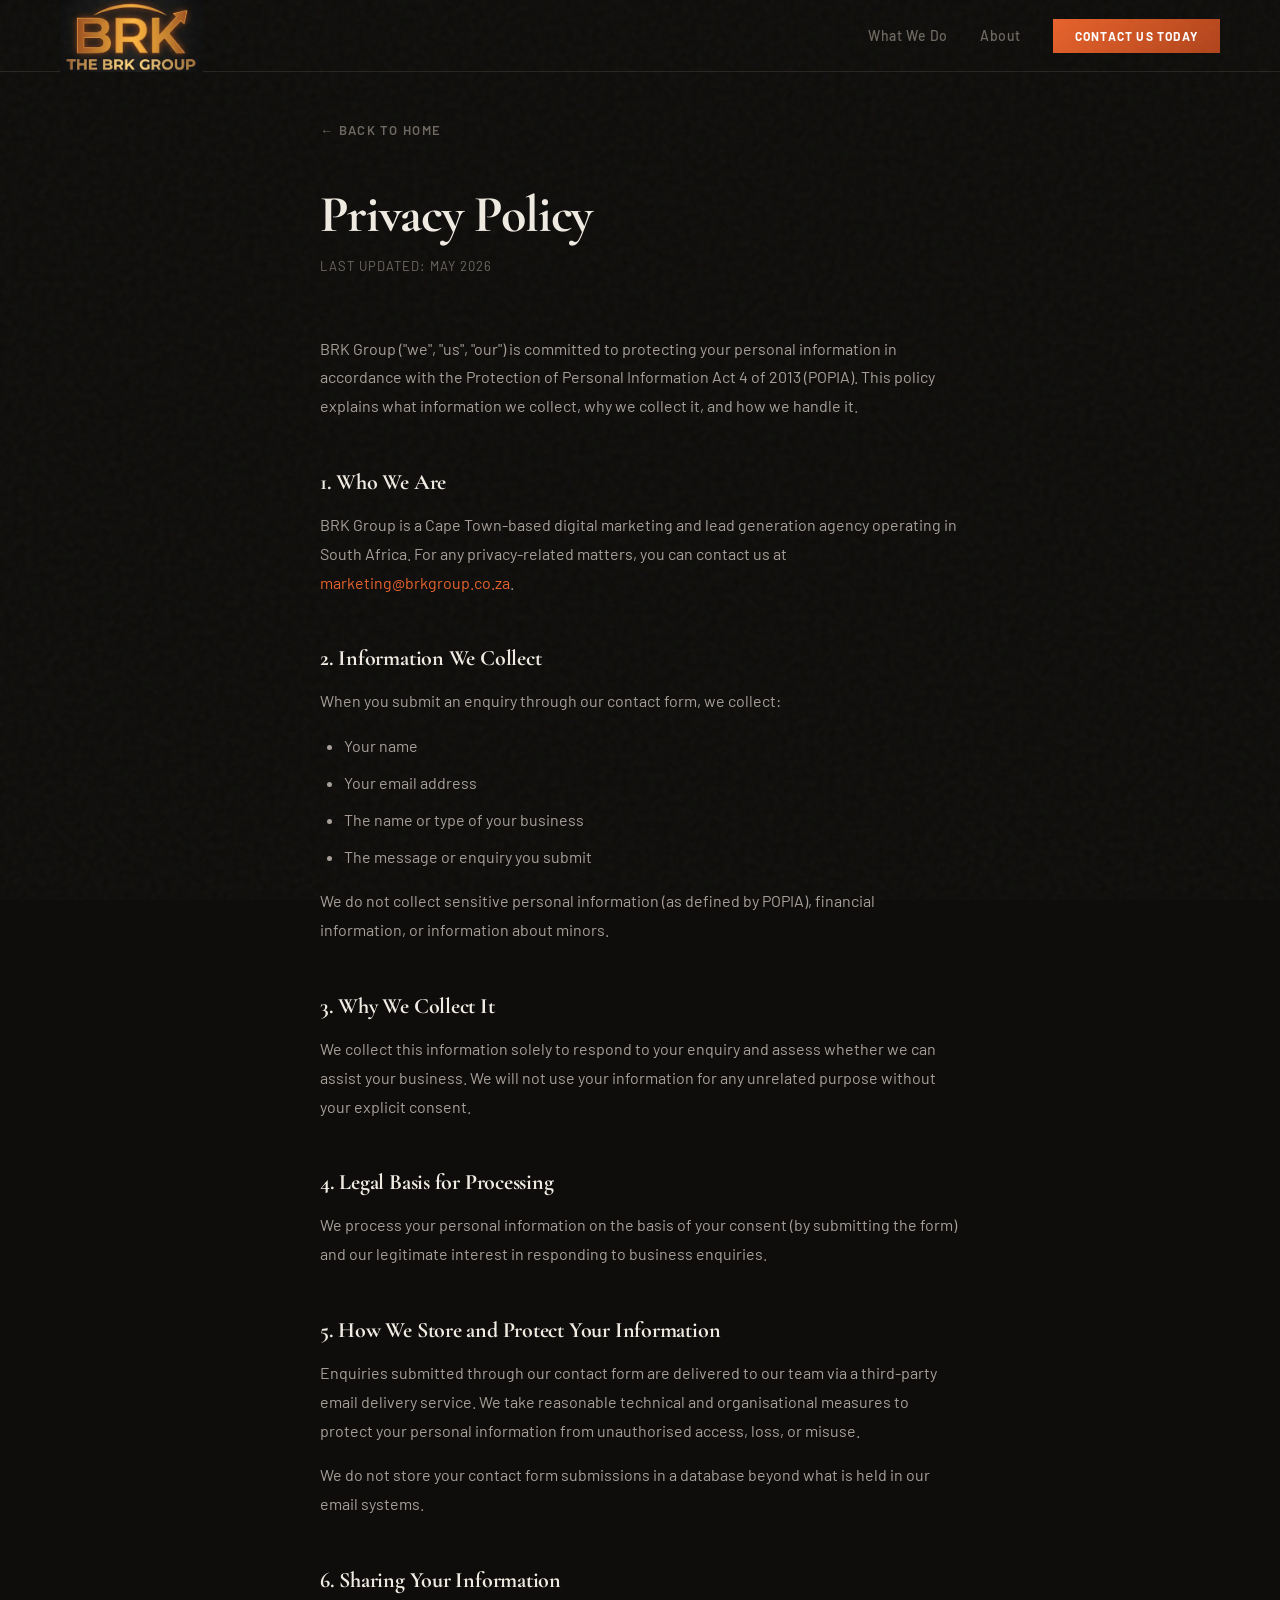
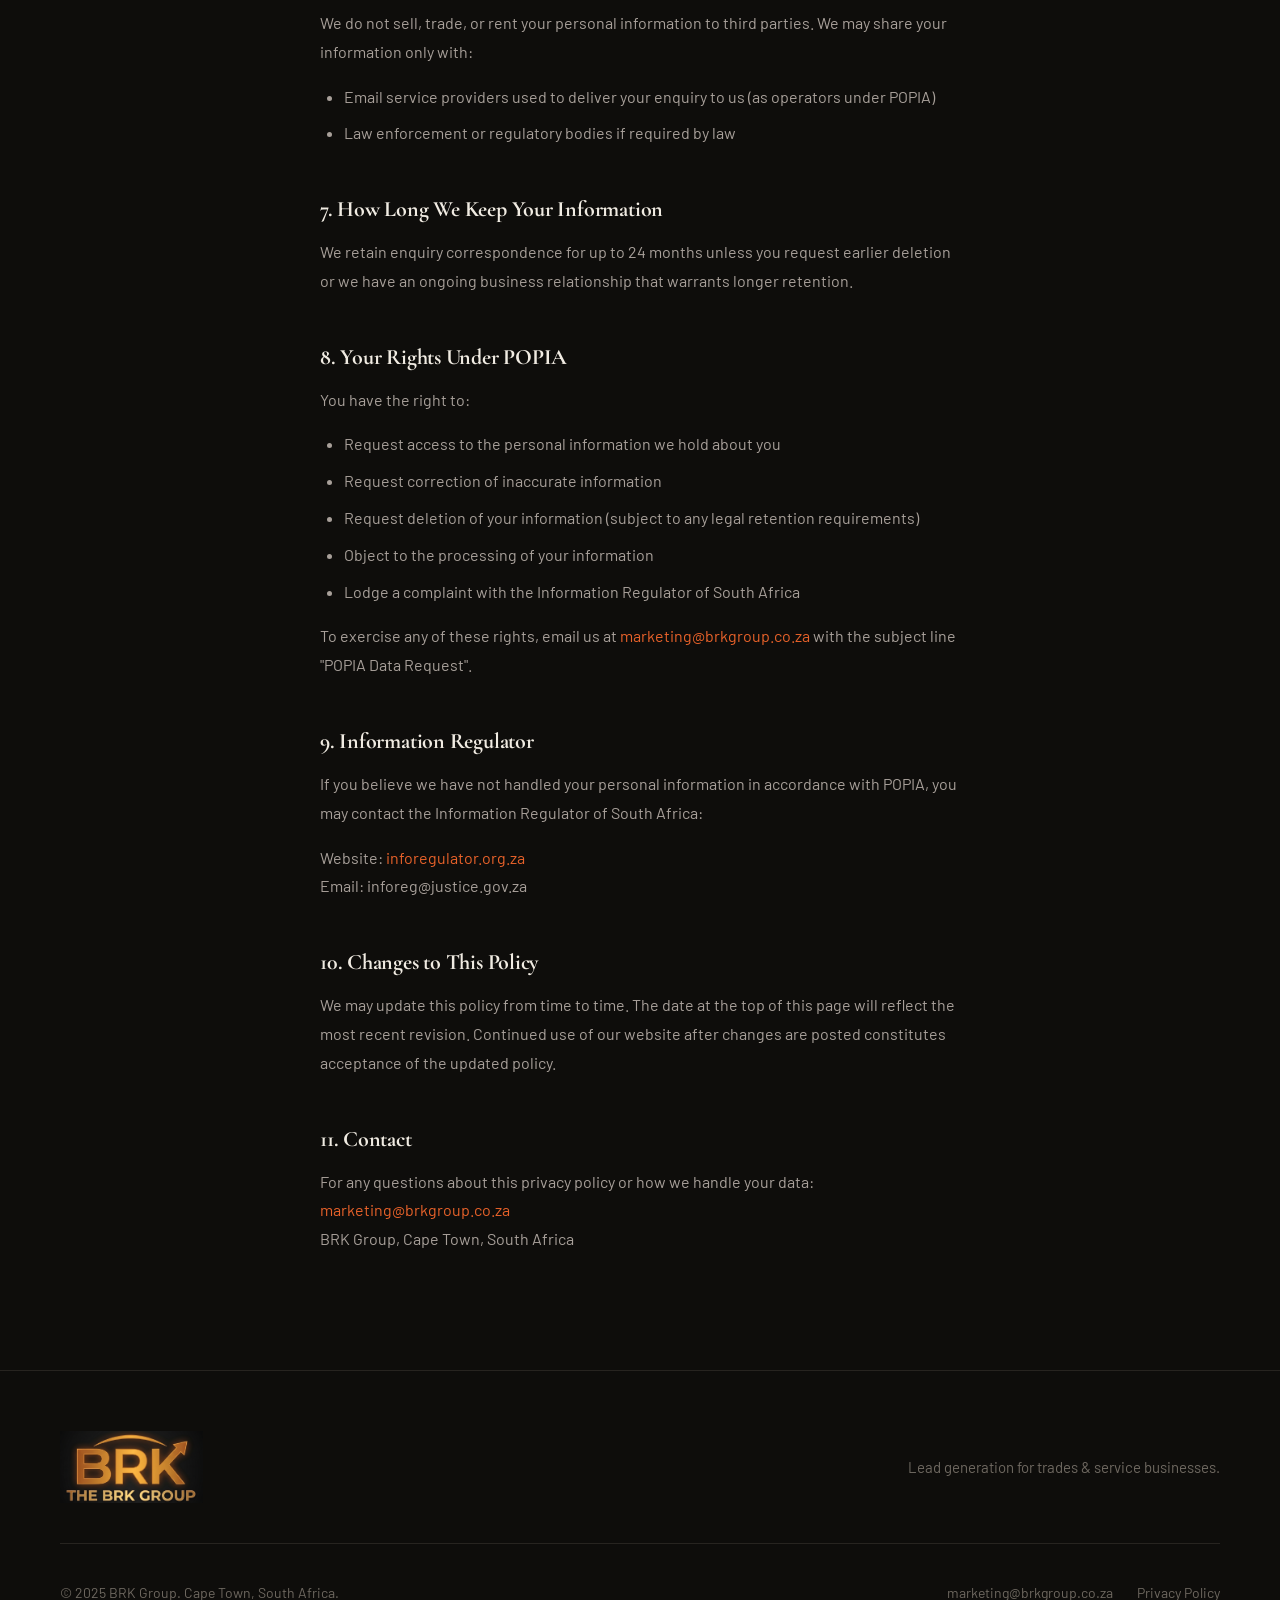
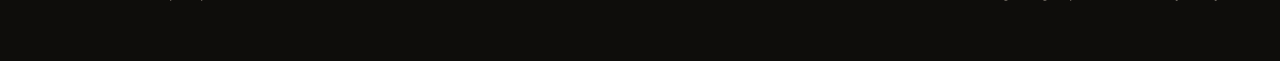
==== privacy.html @ 443cfe22 "Pre-launch improvements: SEO, performance, forms, compliance - Hero image: 7MB PNG → 79KB WebP (99% " ====
<!DOCTYPE html>
<html lang="en">
<head>
  <meta charset="UTF-8">
  <meta name="viewport" content="width=device-width, initial-scale=1.0">
  <meta name="description" content="BRK Group Privacy Policy — how we collect, use, and protect your personal information in accordance with POPIA.">
  <title>Privacy Policy | BRK Group</title>
  <meta name="robots" content="noindex, follow">
  <link rel="icon" href="Images/Branding/brkg.svg" type="image/svg+xml">
  <link rel="icon" href="Images/Branding/edited logo simplified.png" type="image/png">

  <link rel="preconnect" href="https://fonts.googleapis.com">
  <link rel="preconnect" href="https://fonts.gstatic.com" crossorigin>
  <link href="https://fonts.googleapis.com/css2?family=Cormorant+Garamond:ital,wght@0,400;0,500;0,700;1,400;1,500;1,700&family=Barlow+Condensed:wght@800;900&family=Barlow:wght@400;500;600;700&display=swap" rel="stylesheet">

  <link rel="stylesheet" href="css/styles.css">
  <style>
    .privacy-wrap {
      max-width: 760px;
      margin: 0 auto;
      padding: 120px 60px 100px;
    }

    .privacy-wrap h1 {
      font-family: var(--font-serif);
      font-size: clamp(34px, 5vw, 52px);
      font-weight: 700;
      color: var(--cream);
      letter-spacing: -0.02em;
      line-height: 1.1;
      margin-bottom: 12px;
    }

    .privacy-wrap .last-updated {
      font-family: var(--font-sans);
      font-size: 13px;
      color: var(--muted);
      letter-spacing: 0.08em;
      text-transform: uppercase;
      margin-bottom: 56px;
    }

    .privacy-wrap h2 {
      font-family: var(--font-serif);
      font-size: 22px;
      font-weight: 700;
      color: var(--cream);
      margin-top: 48px;
      margin-bottom: 16px;
      letter-spacing: -0.01em;
    }

    .privacy-wrap p,
    .privacy-wrap li {
      font-family: var(--font-sans);
      font-size: 16px;
      color: var(--text);
      line-height: 1.8;
      margin-bottom: 16px;
    }

    .privacy-wrap ul {
      padding-left: 24px;
      margin-bottom: 16px;
    }

    .privacy-wrap li {
      margin-bottom: 8px;
    }

    .privacy-wrap a {
      color: var(--orange);
      transition: opacity 0.2s ease;
    }

    .privacy-wrap a:hover {
      opacity: 0.8;
    }

    .privacy-wrap .back-link {
      display: inline-flex;
      align-items: center;
      gap: 8px;
      font-family: var(--font-sans);
      font-size: 13px;
      font-weight: 600;
      letter-spacing: 0.1em;
      text-transform: uppercase;
      color: var(--muted);
      margin-bottom: 48px;
      transition: color 0.3s ease;
    }

    .privacy-wrap .back-link:hover {
      color: var(--cream);
    }

    @media (max-width: 768px) {
      .privacy-wrap {
        padding: 100px 20px 80px;
      }
    }

    @media (max-width: 480px) {
      .privacy-wrap {
        padding: 96px 16px 64px;
      }
    }
  </style>
</head>
<body>

  <nav class="nav">
    <a href="/" class="logo">
      <img src="Images/Branding/edited logo simplified.png" alt="BRK Group" class="logo-img">
    </a>
    <ul class="nav-links">
      <li><a href="/#services">What We Do</a></li>
      <li><a href="/#about">About</a></li>
      <li><a href="/#contact" class="nav-cta">Contact Us Today</a></li>
    </ul>
    <button class="nav-toggle" aria-label="Toggle menu">
      <span></span>
      <span></span>
      <span></span>
    </button>
  </nav>

  <div class="mobile-menu">
    <ul>
      <li><a href="/#services">What We Do</a></li>
      <li><a href="/#about">About</a></li>
      <li><a href="/#contact" class="nav-cta">Contact Us Today</a></li>
    </ul>
  </div>

  <div class="privacy-wrap">
    <a href="/" class="back-link">← Back to home</a>

    <h1>Privacy Policy</h1>
    <p class="last-updated">Last updated: May 2026</p>

    <p>BRK Group ("we", "us", "our") is committed to protecting your personal information in accordance with the Protection of Personal Information Act 4 of 2013 (POPIA). This policy explains what information we collect, why we collect it, and how we handle it.</p>

    <h2>1. Who We Are</h2>
    <p>BRK Group is a Cape Town-based digital marketing and lead generation agency operating in South Africa. For any privacy-related matters, you can contact us at <a href="mailto:marketing@brkgroup.co.za">marketing@brkgroup.co.za</a>.</p>

    <h2>2. Information We Collect</h2>
    <p>When you submit an enquiry through our contact form, we collect:</p>
    <ul>
      <li>Your name</li>
      <li>Your email address</li>
      <li>The name or type of your business</li>
      <li>The message or enquiry you submit</li>
    </ul>
    <p>We do not collect sensitive personal information (as defined by POPIA), financial information, or information about minors.</p>

    <h2>3. Why We Collect It</h2>
    <p>We collect this information solely to respond to your enquiry and assess whether we can assist your business. We will not use your information for any unrelated purpose without your explicit consent.</p>

    <h2>4. Legal Basis for Processing</h2>
    <p>We process your personal information on the basis of your consent (by submitting the form) and our legitimate interest in responding to business enquiries.</p>

    <h2>5. How We Store and Protect Your Information</h2>
    <p>Enquiries submitted through our contact form are delivered to our team via a third-party email delivery service. We take reasonable technical and organisational measures to protect your personal information from unauthorised access, loss, or misuse.</p>
    <p>We do not store your contact form submissions in a database beyond what is held in our email systems.</p>

    <h2>6. Sharing Your Information</h2>
    <p>We do not sell, trade, or rent your personal information to third parties. We may share your information only with:</p>
    <ul>
      <li>Email service providers used to deliver your enquiry to us (as operators under POPIA)</li>
      <li>Law enforcement or regulatory bodies if required by law</li>
    </ul>

    <h2>7. How Long We Keep Your Information</h2>
    <p>We retain enquiry correspondence for up to 24 months unless you request earlier deletion or we have an ongoing business relationship that warrants longer retention.</p>

    <h2>8. Your Rights Under POPIA</h2>
    <p>You have the right to:</p>
    <ul>
      <li>Request access to the personal information we hold about you</li>
      <li>Request correction of inaccurate information</li>
      <li>Request deletion of your information (subject to any legal retention requirements)</li>
      <li>Object to the processing of your information</li>
      <li>Lodge a complaint with the Information Regulator of South Africa</li>
    </ul>
    <p>To exercise any of these rights, email us at <a href="mailto:marketing@brkgroup.co.za">marketing@brkgroup.co.za</a> with the subject line "POPIA Data Request".</p>

    <h2>9. Information Regulator</h2>
    <p>If you believe we have not handled your personal information in accordance with POPIA, you may contact the Information Regulator of South Africa:</p>
    <p>Website: <a href="https://inforegulator.org.za" target="_blank" rel="noopener">inforegulator.org.za</a><br>
    Email: inforeg@justice.gov.za</p>

    <h2>10. Changes to This Policy</h2>
    <p>We may update this policy from time to time. The date at the top of this page will reflect the most recent revision. Continued use of our website after changes are posted constitutes acceptance of the updated policy.</p>

    <h2>11. Contact</h2>
    <p>For any questions about this privacy policy or how we handle your data:<br>
    <a href="mailto:marketing@brkgroup.co.za">marketing@brkgroup.co.za</a><br>
    BRK Group, Cape Town, South Africa</p>
  </div>

  <footer class="footer">
    <div class="footer-content">
      <a href="/" class="logo">
        <img src="Images/Branding/edited logo simplified.png" alt="BRK Group" class="logo-img">
      </a>
      <p class="footer-tagline">Lead generation for trades & service businesses.</p>
    </div>
    <div class="footer-bottom">
      <p>&copy; <span id="copyright-year">2025</span> BRK Group. Cape Town, South Africa.</p>
      <div class="footer-links">
        <a href="mailto:marketing@brkgroup.co.za">marketing@brkgroup.co.za</a>
        <a href="privacy.html">Privacy Policy</a>
      </div>
    </div>
  </footer>

  <script defer src="js/main.js"></script>
</body>
</html>
---- css/styles.css ----
/* ============================================
   BRK Group — Styles
   ============================================ */

/* Reset & Base */
*, *::before, *::after {
  box-sizing: border-box;
  margin: 0;
  padding: 0;
}

:root {
  --black: #0e0d0b;
  --card: #1a1815;
  --border: #272420;
  --orange: #e8622a;
  --cream: #f0ebe2;
  --muted: #6e6860;
  --text: #a8a09a;

  /* New Gradients */
  --grad-dark: radial-gradient(circle at top left, #1a1815, #0e0d0b);
  --grad-card: linear-gradient(145deg, #1a1815, #141311);
  --grad-orange: linear-gradient(135deg, #e8622a, #b0431a);

  --font-serif: 'Cormorant Garamond', Georgia, serif;
  --font-sans: 'Barlow', sans-serif;
  --font-condensed: 'Barlow Condensed', sans-serif;
}

html {
  scroll-behavior: smooth;
}

body {
  background: var(--black);
  color: var(--cream);
  font-family: var(--font-serif);
  -webkit-font-smoothing: antialiased;
  -moz-osx-font-smoothing: grayscale;
  overflow-x: hidden;
  position: relative;
}

/* Texture Overlay */
body::after {
  content: "";
  position: fixed;
  top: 0;
  left: 0;
  width: 100%;
  height: 100%;
  pointer-events: none;
  opacity: 0.04;
  z-index: 9999;
  background-image: url("data:image/svg+xml,%3Csvg viewBox='0 0 200 200' xmlns='http://www.w3.org/2000/svg'%3E%3Cfilter id='noiseFilter'%3E%3CfeTurbulence type='fractalNoise' baseFrequency='0.65' numOctaves='3' stitchTiles='stitch'/%3E%3C/filter%3E%3Crect width='100%25' height='100%25' filter='url(%23noiseFilter)'/%3E%3C/svg%3E");
}

a {
  color: inherit;
  text-decoration: none;
}

img {
  max-width: 100%;
  height: auto;
}


/* ============================================
   Typography
   ============================================ */

.section-eyebrow {
  display: block;
  font-family: var(--font-sans);
  font-size: 12px;
  font-weight: 600;
  letter-spacing: 0.18em;
  text-transform: uppercase;
  color: var(--orange);
  margin-bottom: 16px;
}

.section-title {
  font-family: var(--font-serif);
  font-weight: 700;
  font-size: clamp(34px, 5vw, 48px);
  line-height: 1.1;
  letter-spacing: -0.02em;
  color: var(--cream);
  margin-bottom: 40px;
}

.section-title em {
  font-style: italic;
  color: var(--text);
}


/* ============================================
   Navigation
   ============================================ */

.nav {
  position: fixed;
  top: 0;
  left: 0;
  right: 0;
  z-index: 100;
  display: flex;
  justify-content: space-between;
  align-items: center;
  padding: 0 60px;
  height: 72px;
  background: var(--black);
  border-bottom: 1px solid var(--border);
}

.logo {
  display: flex;
  align-items: center;
  gap: 12px;
}

.logo-icon-placeholder {
  width: 36px;
  height: 36px;
  background: var(--orange);
  color: var(--black);
  font-family: var(--font-condensed);
  font-weight: 900;
  font-size: 22px;
  display: flex;
  align-items: center;
  justify-content: center;
}

.logo-img {
  height: 72px;
  width: auto;
}

.logo-text {
  display: flex;
  flex-direction: column;
  line-height: 1;
}

.logo-brk {
  font-family: var(--font-condensed);
  font-weight: 800;
  font-size: 20px;
  letter-spacing: 0.02em;
  color: var(--cream);
}

.logo-group {
  font-family: var(--font-condensed);
  font-weight: 800;
  font-size: 9px;
  letter-spacing: 0.2em;
  color: var(--cream);
  text-transform: uppercase;
}

.nav-links {
  list-style: none;
  display: flex;
  gap: 32px;
  align-items: center;
}

.nav-links a {
  color: var(--muted);
  font-family: var(--font-sans);
  font-size: 14px;
  font-weight: 500;
  letter-spacing: 0.04em;
  transition: color 0.3s ease;
}

.nav-links a:hover {
  color: var(--cream);
}

.nav-cta {
  background: var(--grad-orange);
  color: white !important;
  font-size: 12px !important;
  font-weight: 700 !important;
  letter-spacing: 0.1em !important;
  text-transform: uppercase;
  padding: 10px 22px !important;
  transition: background 0.3s ease;
}

.nav-cta:hover {
  background: #d4551f;
}

.nav-toggle {
  display: none;
  flex-direction: column;
  gap: 6px;
  background: none;
  border: none;
  cursor: pointer;
  padding: 8px;
}

.nav-toggle span {
  display: block;
  width: 24px;
  height: 2px;
  background: var(--cream);
  transition: all 0.3s ease;
}

.mobile-menu {
  position: fixed;
  top: 72px;
  left: 0;
  right: 0;
  background: var(--card);
  border-bottom: 1px solid var(--border);
  padding: 24px 60px;
  z-index: 99;
  opacity: 0;
  transform: translateY(-6px);
  pointer-events: none;
  transition: opacity 0.25s ease, transform 0.25s ease;
}

.mobile-menu.active {
  opacity: 1;
  transform: translateY(0);
  pointer-events: auto;
}

.mobile-menu ul {
  list-style: none;
  display: flex;
  flex-direction: column;
  gap: 20px;
}

.mobile-menu a {
  color: var(--cream);
  font-family: var(--font-sans);
  font-size: 17px;
  font-weight: 500;
}


/* ============================================
   Buttons
   ============================================ */

.btn {
  display: inline-block;
  font-family: var(--font-sans);
  font-size: 13px;
  font-weight: 700;
  letter-spacing: 0.1em;
  text-transform: uppercase;
  text-decoration: none;
  transition: all 0.3s ease;
  cursor: pointer;
  border: none;
}

.btn-primary {
  background: var(--grad-orange);
  color: white;
  padding: 14px 32px;
}

.btn-primary:hover {
  background: #d4551f;
}

.btn-ghost {
  color: var(--muted);
  padding: 14px 0;
  border-bottom: 1px solid var(--border);
}

.btn-ghost:hover {
  color: var(--cream);
  border-color: var(--muted);
}

.btn-white {
  background: white;
  color: var(--orange);
  padding: 14px 32px;
}

.btn-white:hover {
  background: var(--cream);
}

.btn-full {
  width: 100%;
  text-align: center;
}


/* ============================================
   Hero Section
   ============================================ */

.hero {
  min-height: 100vh;
  display: flex;
  align-items: center;
  padding: 120px 60px 80px;
  border-bottom: 1px solid var(--border);
}

.hero-content {
  max-width: 800px;
}

.hero-label {
  font-family: var(--font-sans);
  font-size: 12px;
  font-weight: 600;
  letter-spacing: 0.18em;
  text-transform: uppercase;
  color: var(--orange);
  margin-bottom: 32px;
  opacity: 0;
}

.hero-title {
  font-family: var(--font-serif);
  font-weight: 700;
  font-size: clamp(52px, 9vw, 90px);
  line-height: 1.02;
  letter-spacing: -0.02em;
  color: var(--cream);
  margin-bottom: 8px;
}

.hero-title .line {
  display: block;
  overflow: hidden;
  padding-bottom: 0.15em;
}

.hero-title .char {
  display: inline-block;
  transform-origin: bottom center;
}

.hero-title em {
  font-style: italic;
  color: var(--text);
}

.hero-title em .char {
  color: var(--text);
}

.hero-tagline {
  font-family: var(--font-sans);
  font-size: 13px;
  font-weight: 600;
  letter-spacing: 0.14em;
  text-transform: uppercase;
  color: var(--orange);
  margin-top: 24px;
  margin-bottom: 28px;
  opacity: 0;
}

.hero-description {
  font-family: var(--font-serif);
  font-size: 19px;
  color: var(--text);
  line-height: 1.75;
  max-width: 520px;
  margin-bottom: 44px;
  opacity: 0;
}

.hero-actions {
  display: flex;
  gap: 24px;
  align-items: center;
  flex-wrap: wrap;
  opacity: 0;
}


/* ============================================
   Sections
   ============================================ */

.section {
  padding: 100px 60px;
  border-bottom: 1px solid var(--border);
  background: var(--grad-dark);
}

.section-header {
  margin-bottom: 60px;
}


/* ============================================
   Pillars / Services
   ============================================ */

.pillars {
  display: grid;
  grid-template-columns: repeat(2, 1fr);
  gap: 1px;
  background: var(--border);
  border: 1px solid var(--border);
}

.pillar {
  background: var(--grad-card);
  padding: 52px 44px;
}

.pillar-num {
  display: block;
  font-family: var(--font-sans);
  font-size: 12px;
  font-weight: 700;
  letter-spacing: 0.14em;
  color: var(--orange);
  margin-bottom: 24px;
}

.pillar h3 {
  font-family: var(--font-serif);
  font-weight: 700;
  font-size: 24px;
  margin-bottom: 16px;
  color: var(--cream);
  letter-spacing: -0.01em;
}

.pillar p {
  font-family: var(--font-sans);
  font-size: 16px;
  font-weight: 400;
  color: var(--text);
  line-height: 1.7;
}


/* ============================================
   About Section
   ============================================ */

.about-grid {
  display: grid;
  grid-template-columns: 1fr;
  max-width: 720px;
  gap: 80px;
  align-items: start;
}

.about-content p {
  font-family: var(--font-sans);
  font-size: 17px;
  color: var(--text);
  line-height: 1.8;
  margin-bottom: 20px;
}

.about-content p:last-of-type {
  margin-bottom: 0;
}

.about-stats {
  display: flex;
  flex-direction: column;
  gap: 40px;
  padding-top: 60px;
}

.stat {
  border-left: 3px solid var(--orange);
  padding-left: 24px;
}

.stat-number {
  display: block;
  font-family: var(--font-condensed);
  font-weight: 800;
  font-size: 52px;
  color: var(--cream);
  letter-spacing: -0.02em;
  line-height: 1;
  margin-bottom: 8px;
}

.stat-label {
  font-family: var(--font-sans);
  font-size: 14px;
  font-weight: 500;
  color: var(--muted);
  letter-spacing: 0.04em;
}


/* ============================================
   Industries Section
   ============================================ */

.industries-grid {
  display: grid;
  grid-template-columns: repeat(4, 1fr);
  gap: 1px;
  background: var(--border);
  border: 1px solid var(--border);
}

.industry {
  background: var(--card);
  padding: 32px 24px;
  font-family: var(--font-sans);
  font-size: 15px;
  font-weight: 500;
  color: var(--cream);
  text-align: center;
  letter-spacing: 0;
  transition: letter-spacing 0.3s ease;
}

.industry:hover {
  letter-spacing: 0.12em;
}


/* ============================================
   CTA Band
   ============================================ */

.cta-band {
  background: var(--grad-orange);
  padding: 80px 60px;
  display: flex;
  justify-content: space-between;
  align-items: center;
  gap: 40px;
  flex-wrap: wrap;
}

.cta-band h2 {
  font-family: var(--font-serif);
  font-weight: 700;
  font-size: clamp(38px, 5vw, 56px);
  line-height: 1.1;
  color: white;
  letter-spacing: -0.02em;
}

.cta-band h2 em {
  font-style: italic;
  color: rgba(255, 255, 255, 0.5);
}


/* ============================================
   Contact Section
   ============================================ */

.contact-grid {
  display: grid;
  grid-template-columns: 1fr 1fr;
  gap: 80px;
}

.contact-content p {
  font-family: var(--font-sans);
  font-size: 17px;
  color: var(--text);
  line-height: 1.8;
  margin-bottom: 40px;
}

.contact-info {
  display: flex;
  flex-direction: column;
  gap: 24px;
}

.contact-item {
  display: flex;
  flex-direction: column;
  gap: 4px;
}

.contact-label {
  font-family: var(--font-sans);
  font-size: 12px;
  font-weight: 600;
  letter-spacing: 0.14em;
  text-transform: uppercase;
  color: var(--muted);
}

.contact-item a,
.contact-item span {
  font-family: var(--font-sans);
  font-size: 17px;
  color: var(--cream);
  transition: color 0.3s ease;
}

.contact-item a:hover {
  color: var(--orange);
}

.contact-form {
  display: flex;
  flex-direction: column;
  gap: 24px;
}

.form-group {
  display: flex;
  flex-direction: column;
  gap: 8px;
}

.form-group label {
  font-family: var(--font-sans);
  font-size: 13px;
  font-weight: 600;
  letter-spacing: 0.08em;
  text-transform: uppercase;
  color: var(--muted);
}

.form-group input,
.form-group textarea {
  background: var(--card);
  border: 1px solid var(--border);
  color: var(--cream);
  font-family: var(--font-sans);
  font-size: 16px;
  padding: 14px 16px;
  transition: border-color 0.3s ease;
}

.form-group input:focus,
.form-group textarea:focus {
  outline: none;
  border-color: var(--orange);
}

.form-group input::placeholder,
.form-group textarea::placeholder {
  color: var(--muted);
}

.form-group textarea {
  resize: vertical;
  min-height: 120px;
}

.form-success {
  display: none;
  padding: 24px;
  background: var(--card);
  border: 1px solid var(--orange);
  text-align: center;
}

.form-success p {
  font-family: var(--font-sans);
  font-size: 16px;
  color: var(--cream);
  line-height: 1.6;
}


/* ============================================
   Footer
   ============================================ */

.footer {
  padding: 60px;
  border-top: 1px solid var(--border);
}

.footer-content {
  display: flex;
  justify-content: space-between;
  align-items: center;
  margin-bottom: 40px;
  padding-bottom: 40px;
  border-bottom: 1px solid var(--border);
}

.footer-tagline {
  font-family: var(--font-sans);
  font-size: 15px;
  color: var(--muted);
}

.footer-bottom {
  display: flex;
  justify-content: space-between;
  align-items: center;
}

.footer-bottom p {
  font-family: var(--font-sans);
  font-size: 14px;
  color: var(--muted);
}

.footer-links {
  display: flex;
  gap: 24px;
  align-items: center;
}

.footer-links a {
  font-family: var(--font-sans);
  font-size: 14px;
  color: var(--muted);
  transition: color 0.3s ease;
}

.footer-links a:hover {
  color: var(--cream);
}


/* ============================================
   Animations
   ============================================ */

.fade-in {
  opacity: 0;
  transform: translateY(20px);
}

.fade-in.visible {
  opacity: 1;
  transform: translateY(0);
  transition: opacity 0.6s ease, transform 0.6s ease;
}


/* ============================================
   How It Works Section
   ============================================ */

.process-steps {
  display: grid;
  grid-template-columns: repeat(3, 1fr);
  gap: 40px;
}

.step {
  position: relative;
  padding: 40px;
  background: var(--grad-card);
  border: 1px solid var(--border);
  transition: border-color 0.3s ease;
}

.step:hover {
  border-color: var(--orange);
}

.step-num {
  display: block;
  font-family: var(--font-sans);
  font-size: 12px;
  font-weight: 700;
  letter-spacing: 0.14em;
  color: var(--orange);
  margin-bottom: 24px;
}

.step h3 {
  font-family: var(--font-serif);
  font-weight: 700;
  font-size: 24px;
  margin-bottom: 16px;
  color: var(--cream);
  letter-spacing: -0.01em;
}

.step p {
  font-family: var(--font-sans);
  font-size: 16px;
  font-weight: 400;
  color: var(--text);
  line-height: 1.7;
}


/* ============================================
   WhatsApp Button
   ============================================ */

.whatsapp-float {
  position: fixed;
  bottom: 40px;
  right: 40px;
  width: 60px;
  height: 60px;
  background-color: #25d366;
  color: white;
  border-radius: 50px;
  text-align: center;
  font-size: 30px;
  box-shadow: 0 4px 12px rgba(0, 0, 0, 0.3);
  z-index: 10000;
  display: flex;
  align-items: center;
  justify-content: center;
  transition: transform 0.3s ease, background-color 0.3s ease;
}

.whatsapp-float:hover {
  transform: scale(1.1);
  background-color: #128c7e;
}


/* ============================================
   Hero Adjustments
   ============================================ */

.hero {
  position: relative;
  overflow: hidden;
}

.hero::before {
  content: '';
  position: absolute;
  top: 0;
  left: 0;
  right: 0;
  bottom: 0;
  background: linear-gradient(rgba(14, 13, 11, 0.9), rgba(14, 13, 11, 0.8)),
              url('../Images/Branding/hero.webp') center/cover no-repeat;
  background-attachment: fixed;
  z-index: -1;
}


/* ============================================
   Responsive
   ============================================ */

@media (max-width: 1024px) {
  .process-steps {
    grid-template-columns: 1fr;
    gap: 20px;
  }
}

@media (max-width: 768px) {
  .nav {
    padding: 0 20px;
  }

  .nav-links {
    display: none;
  }

  .nav-toggle {
    display: flex;
  }

  .mobile-menu {
    padding: 24px 20px;
  }

  .hero {
    padding: 90px 20px 60px;
    min-height: 100svh;
  }

  /* background-attachment: fixed breaks on iOS — disable on mobile */
  .hero::before {
    background-attachment: scroll;
  }

  .section {
    padding: 56px 20px;
  }

  .section-title {
    font-size: clamp(28px, 8vw, 40px);
    margin-bottom: 28px;
  }

  .pillars {
    grid-template-columns: 1fr;
    border: none;
    background: transparent;
    gap: 12px;
  }

  .pillar {
    border: 1px solid var(--border);
    padding: 32px 24px;
  }

  .about-grid {
    gap: 40px;
  }

  .about-stats {
    flex-direction: row;
    flex-wrap: wrap;
    padding-top: 0;
  }

  .stat {
    flex: 1;
    min-width: 140px;
  }

  .industries-grid {
    grid-template-columns: repeat(2, 1fr);
  }

  .cta-band {
    padding: 56px 20px;
    flex-direction: column;
    text-align: center;
  }

  .contact-grid {
    grid-template-columns: 1fr;
    gap: 48px;
  }

  .footer {
    padding: 40px 20px;
  }

  .footer-content {
    flex-direction: column;
    gap: 16px;
    text-align: center;
  }

  .footer-bottom {
    flex-direction: column;
    gap: 16px;
    text-align: center;
  }

  .whatsapp-float {
    bottom: 20px;
    right: 16px;
    width: 50px;
    height: 50px;
    font-size: 24px;
  }

  .logo-img {
    height: 52px;
  }
}

@media (max-width: 480px) {
  .hero {
    padding: 88px 16px 56px;
  }

  .section {
    padding: 48px 16px;
  }

  .hero-title {
    font-size: clamp(40px, 12vw, 60px);
  }

  .hero-description {
    font-size: 16px;
  }

  .hero-actions {
    flex-direction: column;
    align-items: flex-start;
    gap: 16px;
  }

  .btn-primary,
  .btn-white {
    width: 100%;
    text-align: center;
    padding: 16px 24px;
  }

  .industries-grid {
    grid-template-columns: 1fr;
  }

  .about-stats {
    flex-direction: column;
  }

  .stat {
    min-width: auto;
  }

  .cta-band h2 {
    font-size: clamp(30px, 9vw, 44px);
  }

  .pillar {
    padding: 28px 20px;
  }

  .step {
    padding: 28px 20px;
  }
}
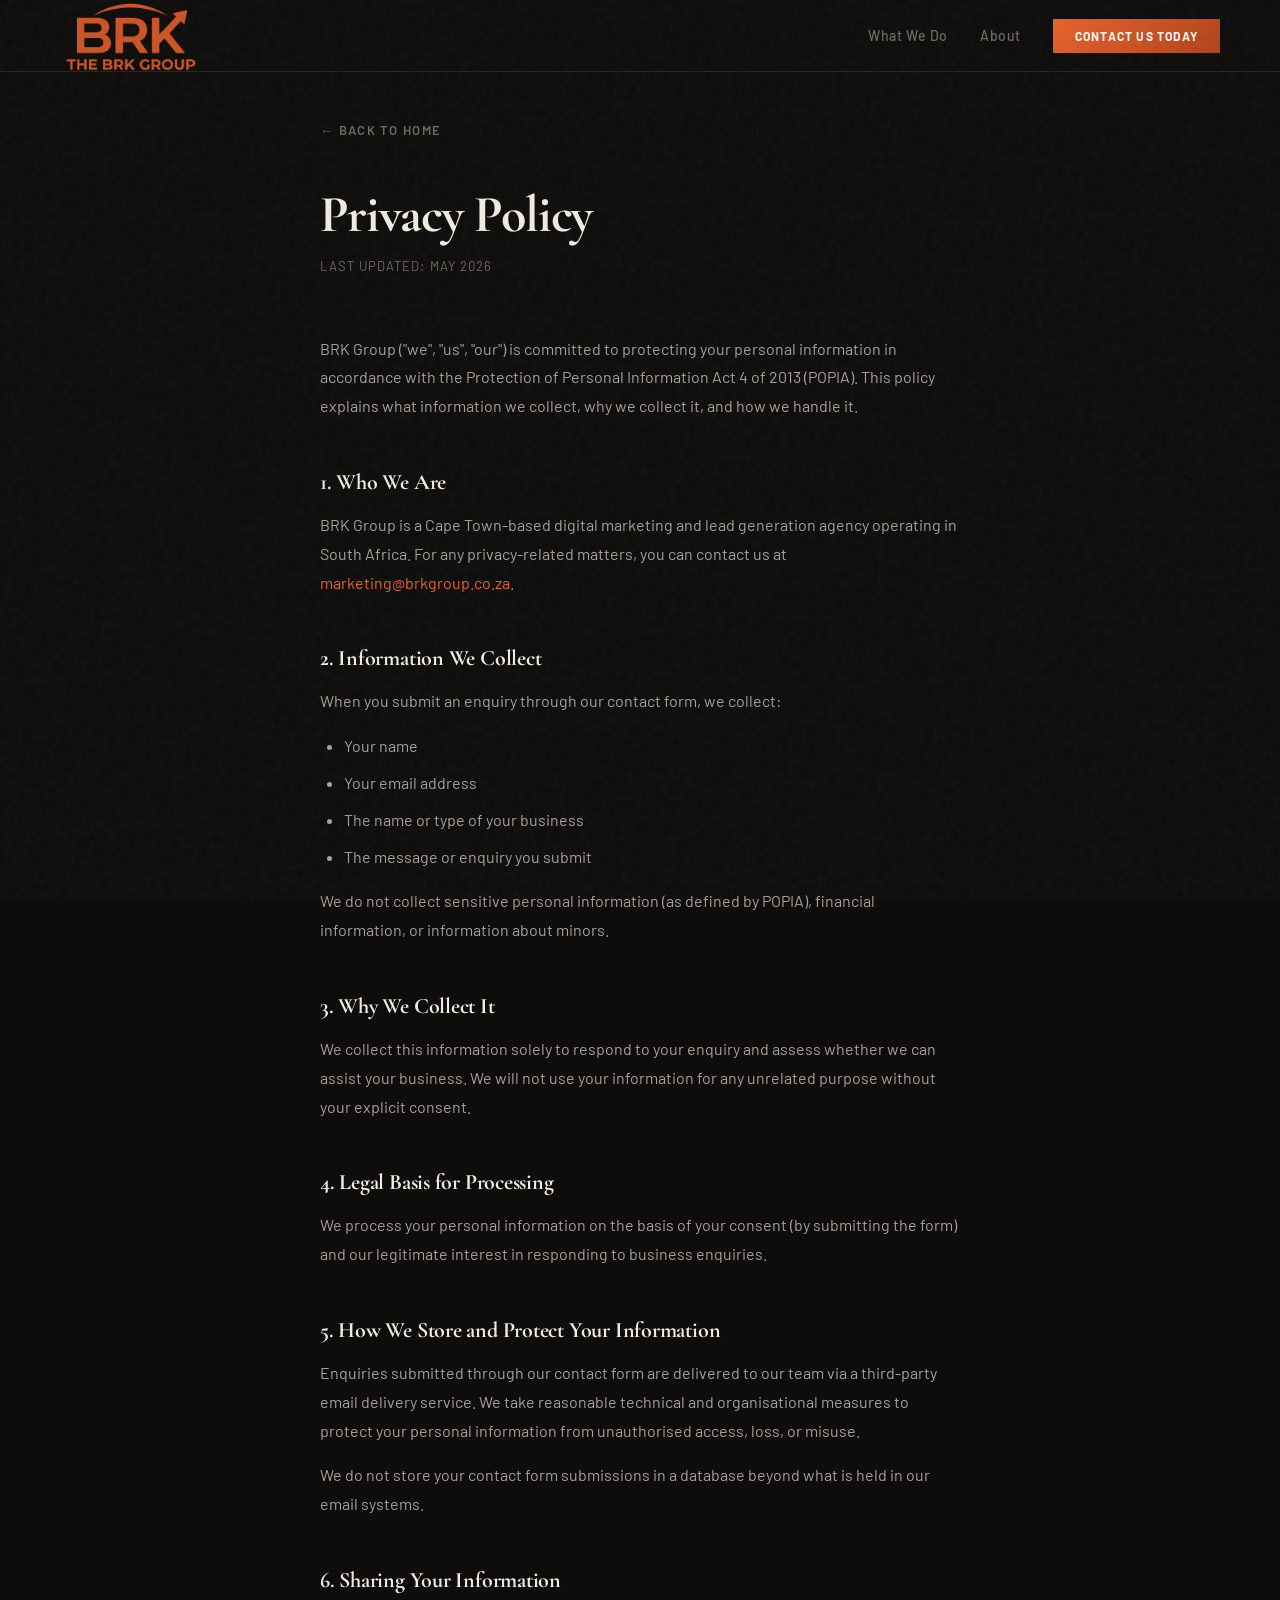
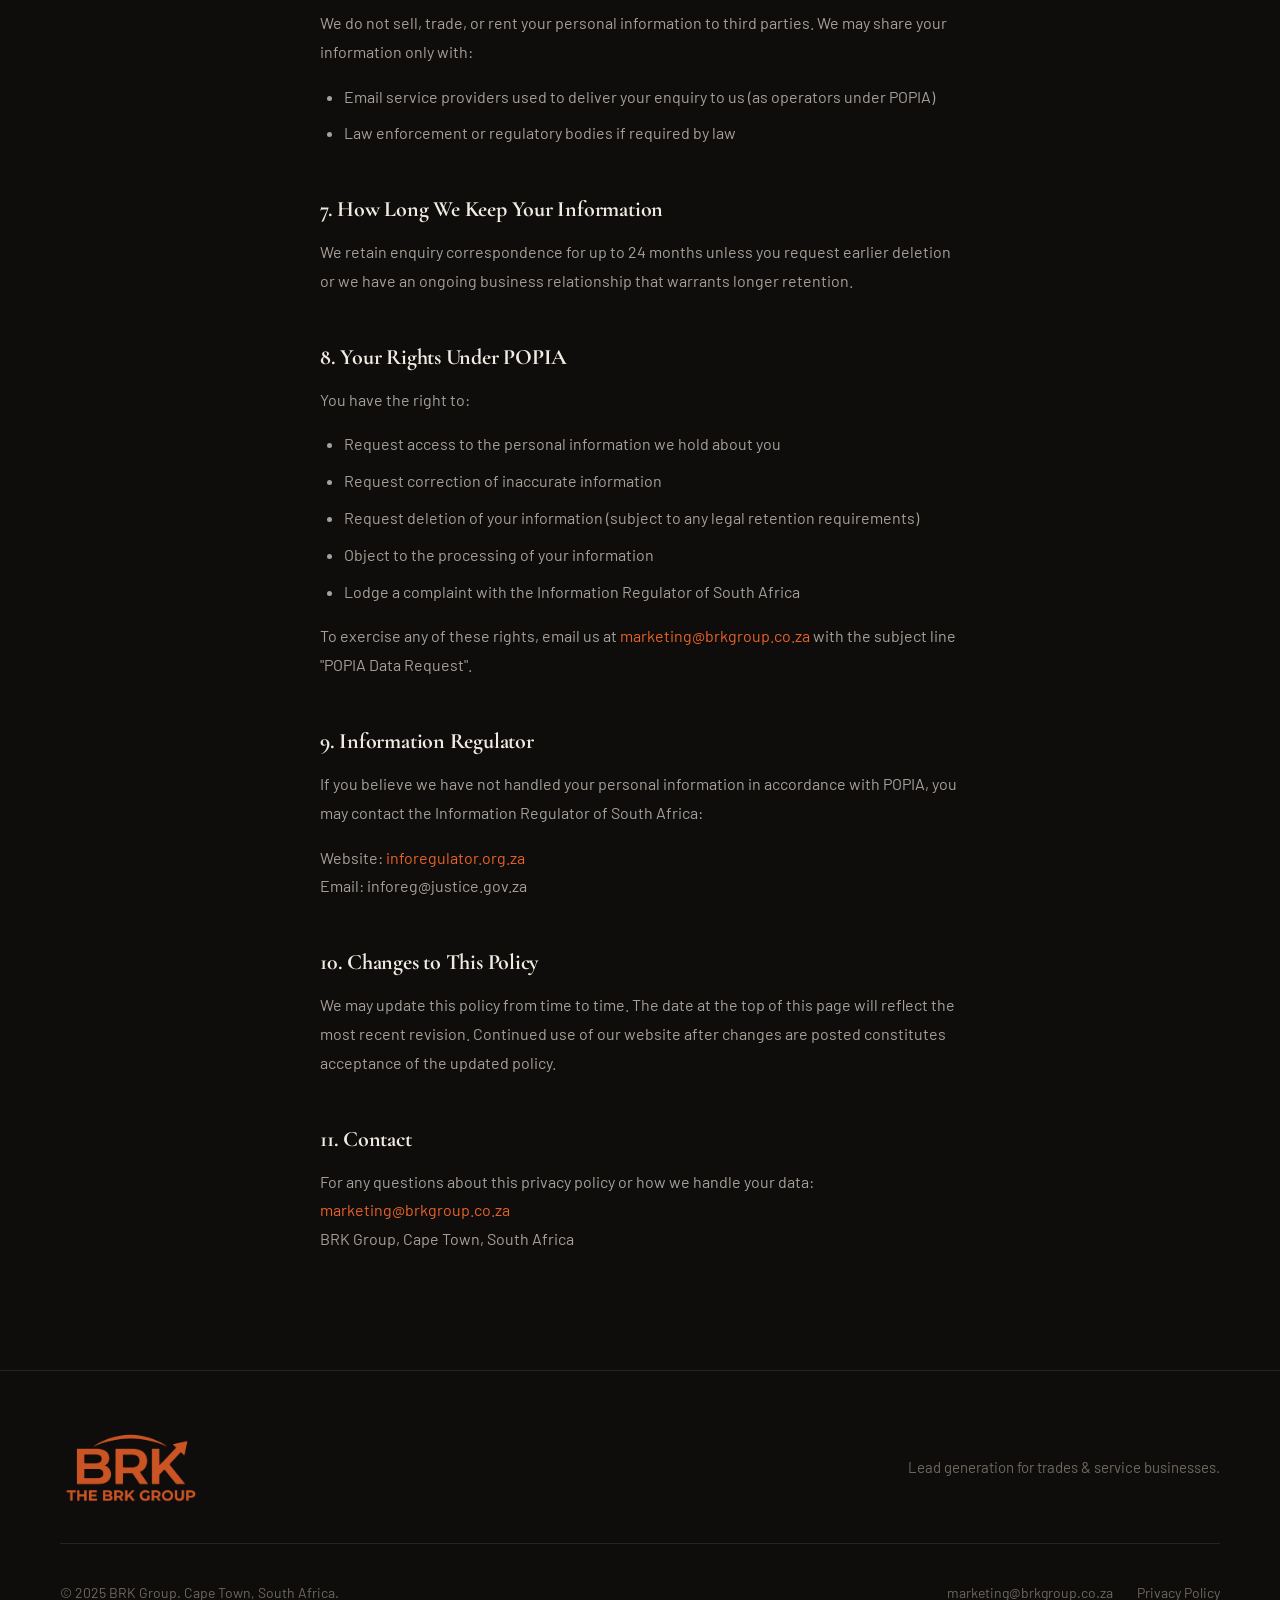
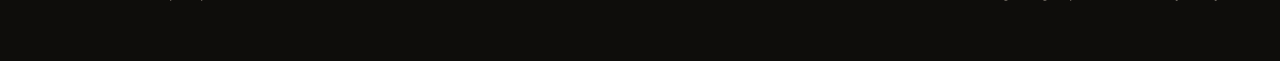
==== commit 7dfbbf7a: "Swap logo to BRK Logo Orange Transparent Updated nav, footer, favicon, OG/Twitter image tags, and pr" ====
--- a/privacy.html
+++ b/privacy.html
@@ -7,7 +7,7 @@
   <title>Privacy Policy | BRK Group</title>
   <meta name="robots" content="noindex, follow">
   <link rel="icon" href="Images/Branding/brkg.svg" type="image/svg+xml">
-  <link rel="icon" href="Images/Branding/edited logo simplified.png" type="image/png">
+  <link rel="icon" href="Images/Branding/BRK Logo Orange Transparent.png" type="image/png">
 
   <link rel="preconnect" href="https://fonts.googleapis.com">
   <link rel="preconnect" href="https://fonts.gstatic.com" crossorigin>
@@ -112,7 +112,7 @@
 
   <nav class="nav">
     <a href="/" class="logo">
-      <img src="Images/Branding/edited logo simplified.png" alt="BRK Group" class="logo-img">
+      <img src="Images/Branding/BRK Logo Orange Transparent.png" alt="BRK Group" class="logo-img">
     </a>
     <ul class="nav-links">
       <li><a href="/#services">What We Do</a></li>
@@ -203,7 +203,7 @@
   <footer class="footer">
     <div class="footer-content">
       <a href="/" class="logo">
-        <img src="Images/Branding/edited logo simplified.png" alt="BRK Group" class="logo-img">
+        <img src="Images/Branding/BRK Logo Orange Transparent.png" alt="BRK Group" class="logo-img">
       </a>
       <p class="footer-tagline">Lead generation for trades & service businesses.</p>
     </div>
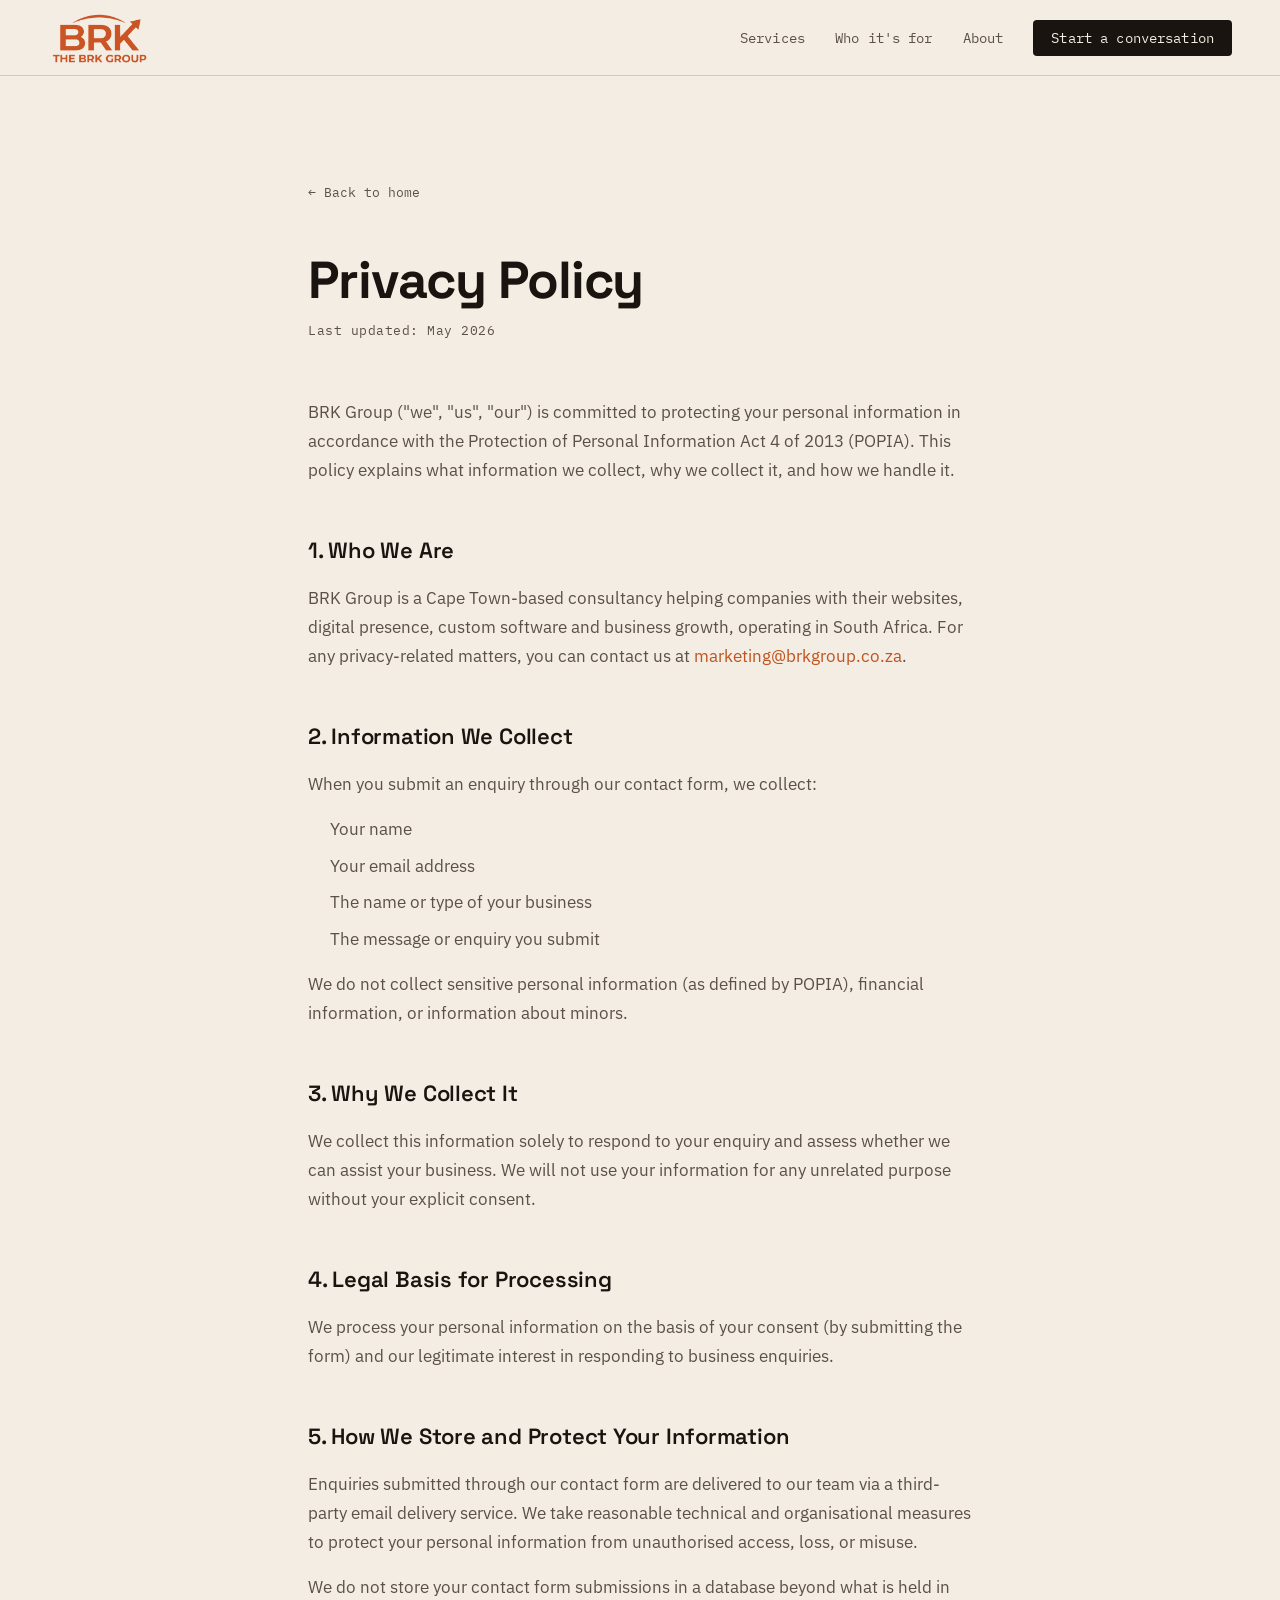
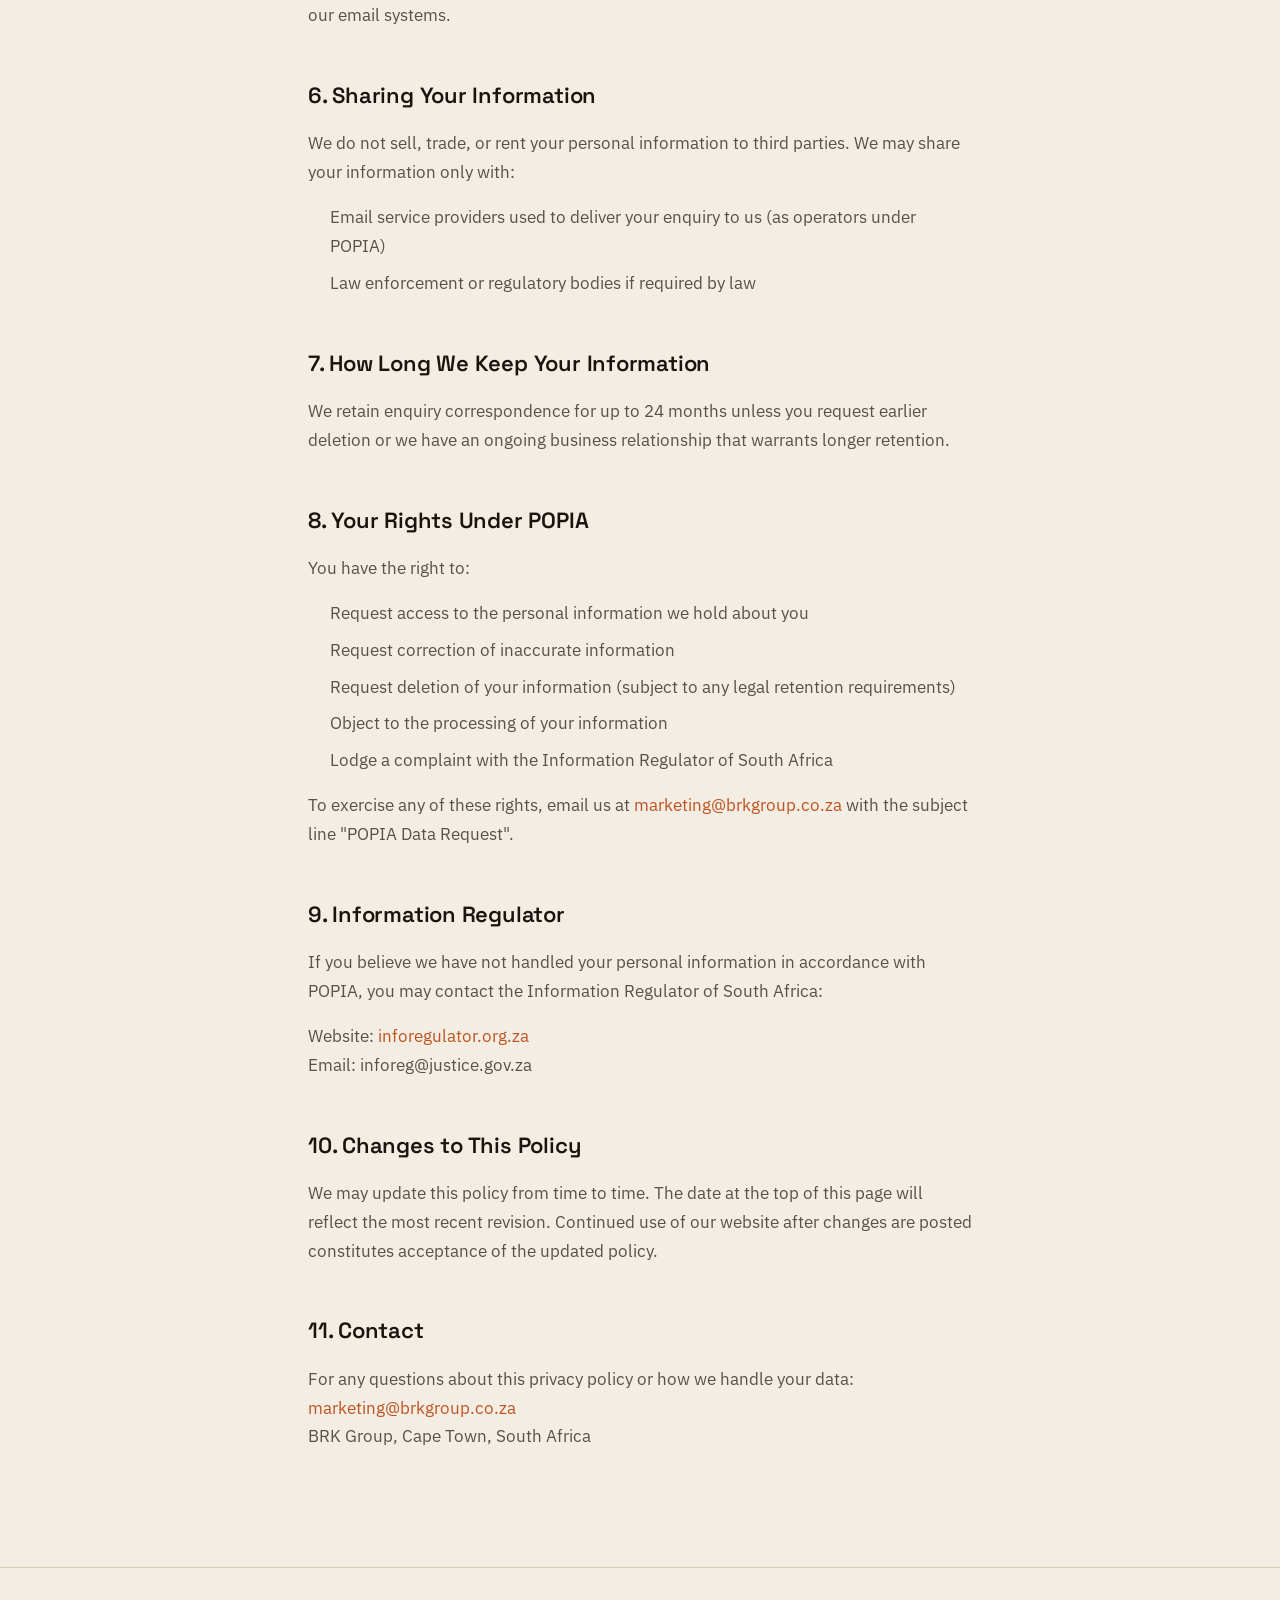
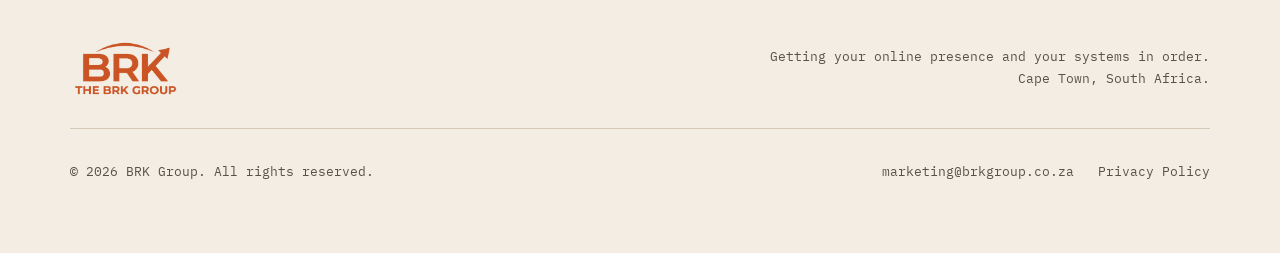
==== commit af95e829: "Redesign & reposition BRK Group site around broadened offering Full visual redesign and repositionin" ====
--- a/privacy.html
+++ b/privacy.html
@@ -6,45 +6,45 @@
   <meta name="description" content="BRK Group Privacy Policy — how we collect, use, and protect your personal information in accordance with POPIA.">
   <title>Privacy Policy | BRK Group</title>
   <meta name="robots" content="noindex, follow">
+  <meta name="theme-color" content="#F3EDE3">
   <link rel="icon" href="Images/Branding/brkg.svg" type="image/svg+xml">
   <link rel="icon" href="Images/Branding/BRK Logo Orange Transparent.png" type="image/png">
 
   <link rel="preconnect" href="https://fonts.googleapis.com">
   <link rel="preconnect" href="https://fonts.gstatic.com" crossorigin>
-  <link href="https://fonts.googleapis.com/css2?family=Cormorant+Garamond:ital,wght@0,400;0,500;0,700;1,400;1,500;1,700&family=Barlow+Condensed:wght@800;900&family=Barlow:wght@400;500;600;700&display=swap" rel="stylesheet">
+  <link href="https://fonts.googleapis.com/css2?family=Space+Grotesk:wght@500;600;700&family=IBM+Plex+Sans:wght@400;500;600&family=IBM+Plex+Mono:wght@400;500&display=swap" rel="stylesheet">
 
   <link rel="stylesheet" href="css/styles.css">
   <style>
     .privacy-wrap {
       max-width: 760px;
       margin: 0 auto;
-      padding: 120px 60px 100px;
+      padding: clamp(64px, 8vw, 110px) var(--pad-x) 100px;
     }
 
     .privacy-wrap h1 {
-      font-family: var(--font-serif);
+      font-family: var(--font-display);
       font-size: clamp(34px, 5vw, 52px);
       font-weight: 700;
-      color: var(--cream);
+      color: var(--ink);
       letter-spacing: -0.02em;
-      line-height: 1.1;
+      line-height: 1.08;
       margin-bottom: 12px;
     }
 
     .privacy-wrap .last-updated {
-      font-family: var(--font-sans);
-      font-size: 13px;
-      color: var(--muted);
-      letter-spacing: 0.08em;
-      text-transform: uppercase;
+      font-family: var(--font-mono);
+      font-size: 12.5px;
+      color: var(--ink-soft);
+      letter-spacing: 0.04em;
       margin-bottom: 56px;
     }
 
     .privacy-wrap h2 {
-      font-family: var(--font-serif);
+      font-family: var(--font-display);
       font-size: 22px;
-      font-weight: 700;
-      color: var(--cream);
+      font-weight: 600;
+      color: var(--ink);
       margin-top: 48px;
       margin-bottom: 16px;
       letter-spacing: -0.01em;
@@ -52,89 +52,72 @@
 
     .privacy-wrap p,
     .privacy-wrap li {
-      font-family: var(--font-sans);
-      font-size: 16px;
-      color: var(--text);
-      line-height: 1.8;
+      font-family: var(--font-body);
+      font-size: 16.5px;
+      color: var(--ink-soft);
+      line-height: 1.75;
       margin-bottom: 16px;
     }
 
     .privacy-wrap ul {
-      padding-left: 24px;
+      padding-left: 22px;
       margin-bottom: 16px;
     }
 
-    .privacy-wrap li {
-      margin-bottom: 8px;
-    }
+    .privacy-wrap li { margin-bottom: 8px; }
 
     .privacy-wrap a {
-      color: var(--orange);
-      transition: opacity 0.2s ease;
-    }
-
-    .privacy-wrap a:hover {
-      opacity: 0.8;
-    }
+      color: var(--clay);
+      transition: color 0.2s ease;
+    }
+
+    .privacy-wrap a:hover { color: var(--clay-deep); }
 
     .privacy-wrap .back-link {
       display: inline-flex;
       align-items: center;
       gap: 8px;
-      font-family: var(--font-sans);
+      font-family: var(--font-mono);
       font-size: 13px;
-      font-weight: 600;
-      letter-spacing: 0.1em;
-      text-transform: uppercase;
-      color: var(--muted);
+      color: var(--ink-soft);
       margin-bottom: 48px;
-      transition: color 0.3s ease;
-    }
-
-    .privacy-wrap .back-link:hover {
-      color: var(--cream);
-    }
-
-    @media (max-width: 768px) {
-      .privacy-wrap {
-        padding: 100px 20px 80px;
-      }
-    }
-
-    @media (max-width: 480px) {
-      .privacy-wrap {
-        padding: 96px 16px 64px;
-      }
-    }
+      transition: color 0.25s ease;
+    }
+
+    .privacy-wrap .back-link:hover { color: var(--ink); }
   </style>
 </head>
 <body>
 
-  <nav class="nav">
-    <a href="/" class="logo">
+  <a class="skip-link" href="#privacy">Skip to content</a>
+
+  <nav class="nav" aria-label="Primary">
+    <a href="/" class="logo" aria-label="BRK Group — home">
       <img src="Images/Branding/BRK Logo Orange Transparent.png" alt="BRK Group" class="logo-img">
     </a>
     <ul class="nav-links">
-      <li><a href="/#services">What We Do</a></li>
+      <li><a href="/#services">Services</a></li>
+      <li><a href="/#who">Who it's for</a></li>
       <li><a href="/#about">About</a></li>
-      <li><a href="/#contact" class="nav-cta">Contact Us Today</a></li>
-    </ul>
-    <button class="nav-toggle" aria-label="Toggle menu">
+      <li><a href="/#contact" class="nav-cta">Start a conversation</a></li>
+    </ul>
+    <button class="nav-toggle" aria-label="Toggle menu" aria-expanded="false" aria-controls="mobile-menu">
       <span></span>
       <span></span>
       <span></span>
     </button>
   </nav>
 
-  <div class="mobile-menu">
-    <ul>
-      <li><a href="/#services">What We Do</a></li>
+  <div class="mobile-menu" id="mobile-menu">
+    <ul>
+      <li><a href="/#services">Services</a></li>
+      <li><a href="/#who">Who it's for</a></li>
       <li><a href="/#about">About</a></li>
-      <li><a href="/#contact" class="nav-cta">Contact Us Today</a></li>
+      <li><a href="/#contact" class="nav-cta">Start a conversation</a></li>
     </ul>
   </div>
 
-  <div class="privacy-wrap">
+  <div class="privacy-wrap" id="privacy">
     <a href="/" class="back-link">← Back to home</a>
 
     <h1>Privacy Policy</h1>
@@ -143,7 +126,7 @@
     <p>BRK Group ("we", "us", "our") is committed to protecting your personal information in accordance with the Protection of Personal Information Act 4 of 2013 (POPIA). This policy explains what information we collect, why we collect it, and how we handle it.</p>
 
     <h2>1. Who We Are</h2>
-    <p>BRK Group is a Cape Town-based digital marketing and lead generation agency operating in South Africa. For any privacy-related matters, you can contact us at <a href="mailto:marketing@brkgroup.co.za">marketing@brkgroup.co.za</a>.</p>
+    <p>BRK Group is a Cape Town-based consultancy helping companies with their websites, digital presence, custom software and business growth, operating in South Africa. For any privacy-related matters, you can contact us at <a href="mailto:marketing@brkgroup.co.za">marketing@brkgroup.co.za</a>.</p>
 
     <h2>2. Information We Collect</h2>
     <p>When you submit an enquiry through our contact form, we collect:</p>
@@ -201,14 +184,14 @@
   </div>
 
   <footer class="footer">
-    <div class="footer-content">
-      <a href="/" class="logo">
+    <div class="footer-top">
+      <a href="/" class="logo" aria-label="BRK Group — home">
         <img src="Images/Branding/BRK Logo Orange Transparent.png" alt="BRK Group" class="logo-img">
       </a>
-      <p class="footer-tagline">Lead generation for trades & service businesses.</p>
+      <p class="footer-tagline">Getting your online presence and your systems in order.<br>Cape Town, South Africa.</p>
     </div>
     <div class="footer-bottom">
-      <p>&copy; <span id="copyright-year">2025</span> BRK Group. Cape Town, South Africa.</p>
+      <p>&copy; <span id="copyright-year">2026</span> BRK Group. All rights reserved.</p>
       <div class="footer-links">
         <a href="mailto:marketing@brkgroup.co.za">marketing@brkgroup.co.za</a>
         <a href="privacy.html">Privacy Policy</a>
--- a/css/styles.css
+++ b/css/styles.css
@@ -1,8 +1,8 @@
 /* ============================================
    BRK Group — Styles
-   ============================================ */
-
-/* Reset & Base */
+   "Clay & Ink": warm studio paper × engineered spec-sheet
+   ============================================ */
+
 *, *::before, *::after {
   box-sizing: border-box;
   margin: 0;
@@ -10,678 +10,593 @@
 }
 
 :root {
-  --black: #0e0d0b;
-  --card: #1a1815;
-  --border: #272420;
-  --orange: #e8622a;
-  --cream: #f0ebe2;
-  --muted: #6e6860;
-  --text: #a8a09a;
-
-  /* New Gradients */
-  --grad-dark: radial-gradient(circle at top left, #1a1815, #0e0d0b);
-  --grad-card: linear-gradient(145deg, #1a1815, #141311);
-  --grad-orange: linear-gradient(135deg, #e8622a, #b0431a);
-
-  --font-serif: 'Cormorant Garamond', Georgia, serif;
-  --font-sans: 'Barlow', sans-serif;
-  --font-condensed: 'Barlow Condensed', sans-serif;
+  /* Palette — argued from the terracotta logo + Cape Town light */
+  --paper: #f3ede3;   /* warm off-white ground */
+  --paper-2: #efe7da; /* slightly deeper paper for alternating bands */
+  --ink: #19140f;     /* warm near-black — TEXT and one dark band, never the default bg */
+  --ink-soft: #5a5147;/* muted body ink */
+  --clay: #be5320;    /* brand terracotta — the "presence / growth / human" colour */
+  --clay-deep: #97400f;
+  --slate: #2e4b4f;   /* deep teal-slate — the "software / systems / engineered" colour */
+  --slate-deep: #223639;
+  --sand: #e7dccb;    /* secondary panel surface */
+  --line: #d6c9b6;    /* warm hairline */
+  --line-strong: #c3b39a;
+
+  --font-display: 'Space Grotesk', 'Segoe UI', sans-serif;
+  --font-body: 'IBM Plex Sans', system-ui, sans-serif;
+  --font-mono: 'IBM Plex Mono', ui-monospace, 'Courier New', monospace;
+
+  --wrap: 1140px;
+  --pad-x: 48px;
+  --radius: 4px;
 }
 
 html {
   scroll-behavior: smooth;
+  /* Clip horizontal overflow on the viewport itself. Setting this on <body>
+     instead turns the body into a nested scroll container and traps vertical
+     scrolling, so it must live here. */
+  overflow-x: hidden;
 }
 
 body {
-  background: var(--black);
-  color: var(--cream);
-  font-family: var(--font-serif);
+  background: var(--paper);
+  color: var(--ink);
+  font-family: var(--font-body);
+  font-size: 17px;
+  line-height: 1.6;
   -webkit-font-smoothing: antialiased;
   -moz-osx-font-smoothing: grayscale;
-  overflow-x: hidden;
-  position: relative;
-}
-
-/* Texture Overlay */
-body::after {
-  content: "";
-  position: fixed;
-  top: 0;
-  left: 0;
-  width: 100%;
-  height: 100%;
-  pointer-events: none;
-  opacity: 0.04;
-  z-index: 9999;
-  background-image: url("data:image/svg+xml,%3Csvg viewBox='0 0 200 200' xmlns='http://www.w3.org/2000/svg'%3E%3Cfilter id='noiseFilter'%3E%3CfeTurbulence type='fractalNoise' baseFrequency='0.65' numOctaves='3' stitchTiles='stitch'/%3E%3C/filter%3E%3Crect width='100%25' height='100%25' filter='url(%23noiseFilter)'/%3E%3C/svg%3E");
-}
-
-a {
-  color: inherit;
-  text-decoration: none;
-}
-
-img {
-  max-width: 100%;
-  height: auto;
-}
-
-
-/* ============================================
-   Typography
-   ============================================ */
-
-.section-eyebrow {
-  display: block;
-  font-family: var(--font-sans);
-  font-size: 12px;
-  font-weight: 600;
-  letter-spacing: 0.18em;
-  text-transform: uppercase;
-  color: var(--orange);
-  margin-bottom: 16px;
-}
-
-.section-title {
-  font-family: var(--font-serif);
-  font-weight: 700;
-  font-size: clamp(34px, 5vw, 48px);
-  line-height: 1.1;
-  letter-spacing: -0.02em;
-  color: var(--cream);
-  margin-bottom: 40px;
-}
-
-.section-title em {
-  font-style: italic;
-  color: var(--text);
-}
-
-
-/* ============================================
-   Navigation
-   ============================================ */
-
-.nav {
-  position: fixed;
-  top: 0;
-  left: 0;
-  right: 0;
-  z-index: 100;
-  display: flex;
-  justify-content: space-between;
-  align-items: center;
-  padding: 0 60px;
-  height: 72px;
-  background: var(--black);
-  border-bottom: 1px solid var(--border);
-}
-
-.logo {
-  display: flex;
-  align-items: center;
-  gap: 12px;
-}
-
-.logo-icon-placeholder {
-  width: 36px;
-  height: 36px;
-  background: var(--orange);
-  color: var(--black);
-  font-family: var(--font-condensed);
-  font-weight: 900;
-  font-size: 22px;
-  display: flex;
-  align-items: center;
-  justify-content: center;
-}
-
-.logo-img {
-  height: 72px;
-  width: auto;
-}
-
-.logo-text {
-  display: flex;
-  flex-direction: column;
-  line-height: 1;
-}
-
-.logo-brk {
-  font-family: var(--font-condensed);
-  font-weight: 800;
-  font-size: 20px;
-  letter-spacing: 0.02em;
-  color: var(--cream);
-}
-
-.logo-group {
-  font-family: var(--font-condensed);
-  font-weight: 800;
-  font-size: 9px;
-  letter-spacing: 0.2em;
-  color: var(--cream);
-  text-transform: uppercase;
-}
-
-.nav-links {
-  list-style: none;
-  display: flex;
-  gap: 32px;
-  align-items: center;
-}
-
-.nav-links a {
-  color: var(--muted);
-  font-family: var(--font-sans);
-  font-size: 14px;
+}
+
+a { color: inherit; text-decoration: none; }
+img { max-width: 100%; height: auto; display: block; }
+ol, ul { list-style: none; }
+
+/* Accessibility: visible focus + skip link */
+:focus-visible {
+  outline: 2px solid var(--clay);
+  outline-offset: 3px;
+  border-radius: 2px;
+}
+
+.skip-link {
+  position: absolute;
+  left: -9999px;
+  top: 8px;
+  z-index: 200;
+  background: var(--ink);
+  color: var(--paper);
+  padding: 10px 18px;
+  font-family: var(--font-mono);
+  font-size: 13px;
+}
+.skip-link:focus {
+  left: 12px;
+}
+
+
+/* ============================================
+   Shared type roles
+   ============================================ */
+
+/* Mono metadata — replaces the ALL-CAPS "eyebrow" pattern with spec-sheet labels */
+.meta {
+  font-family: var(--font-mono);
+  font-size: 12.5px;
   font-weight: 500;
   letter-spacing: 0.04em;
-  transition: color 0.3s ease;
-}
-
-.nav-links a:hover {
-  color: var(--cream);
-}
+  color: var(--clay-deep);
+}
+
+.section-title {
+  font-family: var(--font-display);
+  font-weight: 600;
+  font-size: clamp(30px, 4.4vw, 46px);
+  line-height: 1.08;
+  letter-spacing: -0.02em;
+  color: var(--ink);
+  text-wrap: balance;
+}
+
+.section-title .accent { color: var(--clay); }
+
+.accent { color: var(--clay); }
+
+
+/* ============================================
+   Layout helpers
+   ============================================ */
+
+.section {
+  padding: clamp(64px, 9vw, 120px) var(--pad-x);
+  border-top: 1px solid var(--line);
+}
+
+.section > * {
+  max-width: var(--wrap);
+  margin-inline: auto;
+}
+
+.section-head {
+  max-width: 760px;
+  margin-inline: auto;
+  margin-bottom: clamp(40px, 5vw, 64px);
+}
+
+.section-head .meta { display: block; margin-bottom: 18px; }
+
+.section-lede,
+.contact-lede {
+  margin-top: 22px;
+  font-size: 18px;
+  color: var(--ink-soft);
+  max-width: 560px;
+}
+
+
+/* ============================================
+   Navigation
+   ============================================ */
+
+.nav {
+  position: sticky;
+  top: 0;
+  z-index: 100;
+  display: flex;
+  justify-content: space-between;
+  align-items: center;
+  gap: 24px;
+  padding: 0 var(--pad-x);
+  height: 76px;
+  background: color-mix(in srgb, var(--paper) 88%, transparent);
+  backdrop-filter: blur(8px);
+  border-bottom: 1px solid var(--line);
+}
+
+.logo { display: inline-flex; align-items: center; }
+.logo-img { height: 52px; width: auto; }
+
+.nav-links {
+  display: flex;
+  gap: 30px;
+  align-items: center;
+}
+
+.nav-links a {
+  font-family: var(--font-mono);
+  font-size: 13.5px;
+  color: var(--ink-soft);
+  letter-spacing: 0.01em;
+  transition: color 0.25s ease;
+}
+.nav-links a:hover { color: var(--ink); }
 
 .nav-cta {
-  background: var(--grad-orange);
-  color: white !important;
-  font-size: 12px !important;
-  font-weight: 700 !important;
-  letter-spacing: 0.1em !important;
-  text-transform: uppercase;
-  padding: 10px 22px !important;
-  transition: background 0.3s ease;
-}
-
-.nav-cta:hover {
-  background: #d4551f;
-}
+  background: var(--ink);
+  color: var(--paper) !important;
+  padding: 9px 18px;
+  border-radius: var(--radius);
+  transition: background 0.25s ease;
+}
+.nav-cta:hover { background: var(--clay); }
 
 .nav-toggle {
   display: none;
   flex-direction: column;
-  gap: 6px;
+  gap: 5px;
   background: none;
   border: none;
   cursor: pointer;
   padding: 8px;
 }
-
 .nav-toggle span {
   display: block;
   width: 24px;
   height: 2px;
-  background: var(--cream);
-  transition: all 0.3s ease;
-}
+  background: var(--ink);
+  transition: transform 0.3s ease, opacity 0.3s ease;
+}
+.nav-toggle.active span:nth-child(1) { transform: translateY(7px) rotate(45deg); }
+.nav-toggle.active span:nth-child(2) { opacity: 0; }
+.nav-toggle.active span:nth-child(3) { transform: translateY(-7px) rotate(-45deg); }
 
 .mobile-menu {
   position: fixed;
-  top: 72px;
+  top: 76px;
   left: 0;
   right: 0;
-  background: var(--card);
-  border-bottom: 1px solid var(--border);
-  padding: 24px 60px;
+  background: var(--paper);
+  border-bottom: 1px solid var(--line);
+  padding: 22px var(--pad-x);
   z-index: 99;
   opacity: 0;
   transform: translateY(-6px);
   pointer-events: none;
-  transition: opacity 0.25s ease, transform 0.25s ease;
-}
-
-.mobile-menu.active {
-  opacity: 1;
-  transform: translateY(0);
-  pointer-events: auto;
-}
-
-.mobile-menu ul {
-  list-style: none;
-  display: flex;
-  flex-direction: column;
-  gap: 20px;
-}
-
+  transition: opacity 0.22s ease, transform 0.22s ease;
+}
+.mobile-menu.active { opacity: 1; transform: translateY(0); pointer-events: auto; }
+.mobile-menu ul { display: flex; flex-direction: column; gap: 18px; }
 .mobile-menu a {
-  color: var(--cream);
-  font-family: var(--font-sans);
-  font-size: 17px;
+  font-family: var(--font-mono);
+  font-size: 16px;
+  color: var(--ink);
+}
+.mobile-menu .nav-cta { display: inline-block; }
+
+
+/* ============================================
+   Buttons
+   ============================================ */
+
+.btn {
+  display: inline-flex;
+  align-items: center;
+  gap: 8px;
+  font-family: var(--font-mono);
+  font-size: 14px;
   font-weight: 500;
-}
-
-
-/* ============================================
-   Buttons
-   ============================================ */
-
-.btn {
-  display: inline-block;
-  font-family: var(--font-sans);
-  font-size: 13px;
-  font-weight: 700;
-  letter-spacing: 0.1em;
-  text-transform: uppercase;
-  text-decoration: none;
-  transition: all 0.3s ease;
+  letter-spacing: 0.01em;
   cursor: pointer;
   border: none;
+  transition: background 0.25s ease, color 0.25s ease, border-color 0.25s ease;
 }
 
 .btn-primary {
-  background: var(--grad-orange);
-  color: white;
-  padding: 14px 32px;
-}
-
-.btn-primary:hover {
-  background: #d4551f;
-}
-
-.btn-ghost {
-  color: var(--muted);
-  padding: 14px 0;
-  border-bottom: 1px solid var(--border);
-}
-
-.btn-ghost:hover {
-  color: var(--cream);
-  border-color: var(--muted);
-}
-
-.btn-white {
-  background: white;
-  color: var(--orange);
-  padding: 14px 32px;
-}
-
-.btn-white:hover {
-  background: var(--cream);
-}
-
-.btn-full {
-  width: 100%;
-  text-align: center;
-}
-
-
-/* ============================================
-   Hero Section
+  background: var(--clay);
+  color: var(--paper);
+  padding: 15px 28px;
+  border-radius: var(--radius);
+}
+.btn-primary:hover { background: var(--clay-deep); }
+
+.btn-link {
+  color: var(--ink);
+  padding: 15px 4px;
+  border-bottom: 1px solid var(--line-strong);
+  border-radius: 0;
+}
+.btn-link:hover { color: var(--clay); border-color: var(--clay); }
+
+.btn-full { width: 100%; justify-content: center; }
+
+
+/* ============================================
+   Hero — the one orchestrated motion moment
    ============================================ */
 
 .hero {
-  min-height: 100vh;
-  display: flex;
-  align-items: center;
-  padding: 120px 60px 80px;
-  border-bottom: 1px solid var(--border);
-}
-
-.hero-content {
-  max-width: 800px;
-}
-
-.hero-label {
-  font-family: var(--font-sans);
-  font-size: 12px;
+  position: relative;
+  min-height: min(88vh, 760px);
+  display: grid;
+  grid-template-columns: minmax(0, 1fr) minmax(0, 300px);
+  align-items: center;
+  gap: 40px;
+  max-width: var(--wrap);
+  margin-inline: auto;
+  padding: clamp(56px, 8vw, 96px) var(--pad-x);
+}
+
+.hero-inner { max-width: 680px; }
+
+.hero-meta { margin-bottom: 26px; }
+
+.hero-title {
+  font-family: var(--font-display);
+  font-weight: 700;
+  font-size: clamp(38px, 6.6vw, 74px);
+  line-height: 1.02;
+  letter-spacing: -0.03em;
+  color: var(--ink);
+  margin-bottom: 30px;
+}
+.hero-title .line { display: block; }
+.hero-title .accent { color: var(--clay); }
+
+.hero-description {
+  font-size: clamp(17px, 1.6vw, 19px);
+  color: var(--ink-soft);
+  line-height: 1.68;
+  max-width: 540px;
+  margin-bottom: 38px;
+}
+
+.hero-actions {
+  display: flex;
+  gap: 22px;
+  align-items: center;
+  flex-wrap: wrap;
+}
+
+.hero-mark {
+  justify-self: end;
+  align-self: center;
+  width: min(260px, 60vw);
+}
+.hero-mark svg { width: 100%; height: auto; overflow: visible; }
+
+
+/* ============================================
+   Services — capability index (NOT identical cards)
+   ============================================ */
+
+.capability-index {
+  border-top: 1px solid var(--line-strong);
+}
+
+.capability {
+  display: grid;
+  grid-template-columns: 150px minmax(0, 1fr) 210px;
+  gap: 40px;
+  align-items: start;
+  padding: 40px 0;
+  border-bottom: 1px solid var(--line);
+  position: relative;
+}
+
+/* the left marker — a colour-coded rule, differentiating clay vs slate work */
+.capability-tag {
+  display: flex;
+  align-items: center;
+  gap: 14px;
+}
+.capability-tag::before {
+  content: "";
+  width: 26px;
+  height: 3px;
+  flex: none;
+  background: var(--clay);
+}
+.capability--slate .capability-tag::before { background: var(--slate); }
+.capability--slate .capability-tag .meta { color: var(--slate); }
+
+.capability-body h3 {
+  font-family: var(--font-display);
   font-weight: 600;
-  letter-spacing: 0.18em;
-  text-transform: uppercase;
-  color: var(--orange);
-  margin-bottom: 32px;
-  opacity: 0;
-}
-
-.hero-title {
-  font-family: var(--font-serif);
-  font-weight: 700;
-  font-size: clamp(52px, 9vw, 90px);
-  line-height: 1.02;
+  font-size: clamp(22px, 2.6vw, 30px);
   letter-spacing: -0.02em;
-  color: var(--cream);
-  margin-bottom: 8px;
-}
-
-.hero-title .line {
+  line-height: 1.14;
+  color: var(--ink);
+  margin-bottom: 14px;
+}
+.capability-body p {
+  color: var(--ink-soft);
+  font-size: 16.5px;
+  line-height: 1.66;
+  max-width: 52ch;
+}
+
+.capability-for {
+  text-align: right;
+  color: var(--ink-soft);
+  line-height: 1.5;
+  padding-top: 6px;
+}
+.capability--slate .capability-for { color: var(--slate); }
+
+
+/* ============================================
+   Who it's for — by size/need, two poles
+   ============================================ */
+
+.section-who { background: var(--paper-2); }
+
+.who-grid {
+  display: grid;
+  grid-template-columns: 1fr auto 1fr;
+  gap: 32px;
+  align-items: stretch;
+}
+
+.who-pole {
+  background: var(--paper);
+  border: 1px solid var(--line);
+  border-top: 4px solid var(--clay);
+  padding: clamp(28px, 3.4vw, 44px);
+  border-radius: var(--radius);
+}
+.who-pole--slate { border-top-color: var(--slate); }
+.who-pole .meta { display: block; margin-bottom: 12px; }
+.who-pole--slate .meta { color: var(--slate); }
+
+.who-pole h3 {
+  font-family: var(--font-display);
+  font-weight: 600;
+  font-size: clamp(24px, 3vw, 32px);
+  letter-spacing: -0.02em;
+  margin-bottom: 16px;
+  color: var(--ink);
+}
+.who-pole p { color: var(--ink-soft); font-size: 16.5px; line-height: 1.66; }
+
+.who-connector {
+  display: flex;
+  flex-direction: column;
+  align-items: center;
+  justify-content: center;
+  gap: 0;
+}
+.who-connector-line {
+  width: 2px;
+  flex: 1;
+  min-height: 40px;
+  background: linear-gradient(var(--clay), var(--slate));
+}
+.who-connector-dot {
+  width: 12px;
+  height: 12px;
+  border-radius: 50%;
+  border: 2px solid var(--ink);
+  background: var(--paper);
+  margin: 10px 0;
+}
+
+
+/* ============================================
+   Ethos band — the one inverted-contrast moment
+   ============================================ */
+
+.ethos {
+  background: var(--ink);
+  color: var(--paper);
+  padding: clamp(72px, 10vw, 132px) var(--pad-x);
+}
+.ethos-inner { max-width: 900px; margin-inline: auto; }
+.ethos-meta { color: var(--clay); margin-bottom: 26px; }
+.ethos-statement {
+  font-family: var(--font-display);
+  font-weight: 500;
+  font-size: clamp(24px, 3.4vw, 40px);
+  line-height: 1.28;
+  letter-spacing: -0.02em;
+  color: var(--paper);
+  text-wrap: balance;
+}
+.ethos-statement .accent { color: var(--clay); }
+
+
+/* ============================================
+   Approach — a genuine sequence (numbering earns its place)
+   ============================================ */
+
+.steps {
+  display: grid;
+  grid-template-columns: repeat(3, 1fr);
+  gap: 1px;
+  background: var(--line);
+  border: 1px solid var(--line);
+  border-radius: var(--radius);
+  overflow: hidden;
+}
+.step {
+  background: var(--paper);
+  padding: clamp(28px, 3vw, 40px);
+  position: relative;
+}
+.step-num {
   display: block;
-  overflow: hidden;
-  padding-bottom: 0.15em;
-}
-
-.hero-title .char {
-  display: inline-block;
-  transform-origin: bottom center;
-}
-
-.hero-title em {
-  font-style: italic;
-  color: var(--text);
-}
-
-.hero-title em .char {
-  color: var(--text);
-}
-
-.hero-tagline {
-  font-family: var(--font-sans);
-  font-size: 13px;
+  font-size: 14px;
+  color: var(--clay);
+  margin-bottom: 22px;
+}
+.step-num::before {
+  content: "";
+  display: block;
+  width: 34px;
+  height: 2px;
+  background: var(--clay);
+  margin-bottom: 14px;
+}
+.step h3 {
+  font-family: var(--font-display);
   font-weight: 600;
-  letter-spacing: 0.14em;
-  text-transform: uppercase;
-  color: var(--orange);
-  margin-top: 24px;
-  margin-bottom: 28px;
-  opacity: 0;
-}
-
-.hero-description {
-  font-family: var(--font-serif);
-  font-size: 19px;
-  color: var(--text);
-  line-height: 1.75;
-  max-width: 520px;
-  margin-bottom: 44px;
-  opacity: 0;
-}
-
-.hero-actions {
-  display: flex;
-  gap: 24px;
-  align-items: center;
-  flex-wrap: wrap;
-  opacity: 0;
-}
-
-
-/* ============================================
-   Sections
-   ============================================ */
-
-.section {
-  padding: 100px 60px;
-  border-bottom: 1px solid var(--border);
-  background: var(--grad-dark);
-}
-
-.section-header {
-  margin-bottom: 60px;
-}
-
-
-/* ============================================
-   Pillars / Services
-   ============================================ */
-
-.pillars {
-  display: grid;
-  grid-template-columns: repeat(2, 1fr);
-  gap: 1px;
-  background: var(--border);
-  border: 1px solid var(--border);
-}
-
-.pillar {
-  background: var(--grad-card);
-  padding: 52px 44px;
-}
-
-.pillar-num {
-  display: block;
-  font-family: var(--font-sans);
-  font-size: 12px;
-  font-weight: 700;
-  letter-spacing: 0.14em;
-  color: var(--orange);
-  margin-bottom: 24px;
-}
-
-.pillar h3 {
-  font-family: var(--font-serif);
-  font-weight: 700;
-  font-size: 24px;
-  margin-bottom: 16px;
-  color: var(--cream);
+  font-size: 23px;
   letter-spacing: -0.01em;
-}
-
-.pillar p {
-  font-family: var(--font-sans);
-  font-size: 16px;
-  font-weight: 400;
-  color: var(--text);
-  line-height: 1.7;
-}
-
-
-/* ============================================
-   About Section
+  margin-bottom: 12px;
+  color: var(--ink);
+}
+.step p { color: var(--ink-soft); font-size: 16px; line-height: 1.62; }
+
+
+/* ============================================
+   About
    ============================================ */
 
 .about-grid {
   display: grid;
-  grid-template-columns: 1fr;
-  max-width: 720px;
-  gap: 80px;
+  grid-template-columns: 0.85fr 1.15fr;
+  gap: clamp(40px, 6vw, 80px);
   align-items: start;
-}
-
-.about-content p {
-  font-family: var(--font-sans);
-  font-size: 17px;
-  color: var(--text);
-  line-height: 1.8;
-  margin-bottom: 20px;
-}
-
-.about-content p:last-of-type {
-  margin-bottom: 0;
-}
-
-.about-stats {
-  display: flex;
-  flex-direction: column;
-  gap: 40px;
-  padding-top: 60px;
-}
-
-.stat {
-  border-left: 3px solid var(--orange);
-  padding-left: 24px;
-}
-
-.stat-number {
-  display: block;
-  font-family: var(--font-condensed);
-  font-weight: 800;
-  font-size: 52px;
-  color: var(--cream);
-  letter-spacing: -0.02em;
-  line-height: 1;
-  margin-bottom: 8px;
-}
-
-.stat-label {
-  font-family: var(--font-sans);
-  font-size: 14px;
-  font-weight: 500;
-  color: var(--muted);
-  letter-spacing: 0.04em;
-}
-
-
-/* ============================================
-   Industries Section
-   ============================================ */
-
-.industries-grid {
-  display: grid;
-  grid-template-columns: repeat(4, 1fr);
-  gap: 1px;
-  background: var(--border);
-  border: 1px solid var(--border);
-}
-
-.industry {
-  background: var(--card);
-  padding: 32px 24px;
-  font-family: var(--font-sans);
-  font-size: 15px;
-  font-weight: 500;
-  color: var(--cream);
-  text-align: center;
-  letter-spacing: 0;
-  transition: letter-spacing 0.3s ease;
-}
-
-.industry:hover {
-  letter-spacing: 0.12em;
-}
-
-
-/* ============================================
-   CTA Band
-   ============================================ */
-
-.cta-band {
-  background: var(--grad-orange);
-  padding: 80px 60px;
-  display: flex;
-  justify-content: space-between;
-  align-items: center;
-  gap: 40px;
-  flex-wrap: wrap;
-}
-
-.cta-band h2 {
-  font-family: var(--font-serif);
-  font-weight: 700;
-  font-size: clamp(38px, 5vw, 56px);
-  line-height: 1.1;
-  color: white;
-  letter-spacing: -0.02em;
-}
-
-.cta-band h2 em {
-  font-style: italic;
-  color: rgba(255, 255, 255, 0.5);
-}
-
-
-/* ============================================
-   Contact Section
-   ============================================ */
-
+  max-width: var(--wrap);
+}
+.about-head { margin-bottom: 0; }
+.about-head .meta { display: block; margin-bottom: 18px; }
+.about-body p {
+  color: var(--ink-soft);
+  font-size: 18px;
+  line-height: 1.72;
+  margin-bottom: 22px;
+}
+.about-body p:last-child { margin-bottom: 0; }
+.about-body p:first-child { color: var(--ink); }
+
+
+/* ============================================
+   Contact
+   ============================================ */
+
+.section-contact { background: var(--paper-2); }
 .contact-grid {
   display: grid;
   grid-template-columns: 1fr 1fr;
-  gap: 80px;
-}
-
-.contact-content p {
-  font-family: var(--font-sans);
-  font-size: 17px;
-  color: var(--text);
-  line-height: 1.8;
-  margin-bottom: 40px;
-}
+  gap: clamp(40px, 6vw, 80px);
+  align-items: start;
+}
+.contact-content .meta { display: block; margin-bottom: 18px; }
+.contact-content .section-title { margin-bottom: 4px; }
 
 .contact-info {
+  margin-top: 40px;
+  display: grid;
+  grid-template-columns: 1fr 1fr;
+  gap: 26px;
+}
+.contact-item { display: flex; flex-direction: column; gap: 6px; }
+.contact-label { color: var(--ink-soft); }
+.contact-item a, .contact-item span:not(.meta) {
+  font-size: 16.5px;
+  color: var(--ink);
+  transition: color 0.25s ease;
+}
+.contact-item a:hover { color: var(--clay); }
+
+.contact-form {
+  background: var(--paper);
+  border: 1px solid var(--line);
+  border-radius: var(--radius);
+  padding: clamp(28px, 3.4vw, 40px);
   display: flex;
   flex-direction: column;
-  gap: 24px;
-}
-
-.contact-item {
-  display: flex;
-  flex-direction: column;
-  gap: 4px;
-}
-
-.contact-label {
-  font-family: var(--font-sans);
-  font-size: 12px;
-  font-weight: 600;
-  letter-spacing: 0.14em;
-  text-transform: uppercase;
-  color: var(--muted);
-}
-
-.contact-item a,
-.contact-item span {
-  font-family: var(--font-sans);
-  font-size: 17px;
-  color: var(--cream);
-  transition: color 0.3s ease;
-}
-
-.contact-item a:hover {
-  color: var(--orange);
-}
-
-.contact-form {
-  display: flex;
-  flex-direction: column;
-  gap: 24px;
-}
-
-.form-group {
-  display: flex;
-  flex-direction: column;
-  gap: 8px;
-}
-
+  gap: 20px;
+}
+.form-group { display: flex; flex-direction: column; gap: 8px; }
 .form-group label {
-  font-family: var(--font-sans);
-  font-size: 13px;
-  font-weight: 600;
-  letter-spacing: 0.08em;
-  text-transform: uppercase;
-  color: var(--muted);
-}
-
+  font-family: var(--font-mono);
+  font-size: 12.5px;
+  color: var(--ink-soft);
+  letter-spacing: 0.02em;
+}
 .form-group input,
 .form-group textarea {
-  background: var(--card);
-  border: 1px solid var(--border);
-  color: var(--cream);
-  font-family: var(--font-sans);
+  background: var(--paper-2);
+  border: 1px solid var(--line-strong);
+  border-radius: var(--radius);
+  color: var(--ink);
+  font-family: var(--font-body);
   font-size: 16px;
-  padding: 14px 16px;
-  transition: border-color 0.3s ease;
-}
-
+  padding: 13px 15px;
+  transition: border-color 0.2s ease, background 0.2s ease;
+}
 .form-group input:focus,
 .form-group textarea:focus {
   outline: none;
-  border-color: var(--orange);
-}
-
+  border-color: var(--clay);
+  background: var(--paper);
+}
 .form-group input::placeholder,
-.form-group textarea::placeholder {
-  color: var(--muted);
-}
-
-.form-group textarea {
-  resize: vertical;
-  min-height: 120px;
-}
+.form-group textarea::placeholder { color: #9a9086; }
+.form-group textarea { resize: vertical; min-height: 120px; }
 
 .form-success {
   display: none;
-  padding: 24px;
-  background: var(--card);
-  border: 1px solid var(--orange);
+  padding: 20px;
+  background: var(--sand);
+  border: 1px solid var(--clay);
+  border-radius: var(--radius);
   text-align: center;
 }
-
-.form-success p {
-  font-family: var(--font-sans);
-  font-size: 16px;
-  color: var(--cream);
-  line-height: 1.6;
-}
+.form-success p { color: var(--ink); font-size: 16px; }
 
 
 /* ============================================
@@ -689,170 +604,109 @@
    ============================================ */
 
 .footer {
-  padding: 60px;
-  border-top: 1px solid var(--border);
-}
-
-.footer-content {
+  padding: clamp(48px, 6vw, 72px) var(--pad-x);
+  border-top: 1px solid var(--line);
+}
+.footer-top, .footer-bottom {
+  max-width: var(--wrap);
+  margin-inline: auto;
+}
+.footer-top {
   display: flex;
   justify-content: space-between;
   align-items: center;
-  margin-bottom: 40px;
-  padding-bottom: 40px;
-  border-bottom: 1px solid var(--border);
-}
-
+  gap: 28px;
+  flex-wrap: wrap;
+  padding-bottom: 32px;
+  margin-bottom: 32px;
+  border-bottom: 1px solid var(--line);
+}
+.footer .logo-img { height: 56px; }
 .footer-tagline {
-  font-family: var(--font-sans);
-  font-size: 15px;
-  color: var(--muted);
-}
-
+  font-family: var(--font-mono);
+  font-size: 13px;
+  color: var(--ink-soft);
+  line-height: 1.7;
+  text-align: right;
+}
 .footer-bottom {
   display: flex;
   justify-content: space-between;
   align-items: center;
-}
-
-.footer-bottom p {
-  font-family: var(--font-sans);
-  font-size: 14px;
-  color: var(--muted);
-}
-
-.footer-links {
-  display: flex;
-  gap: 24px;
-  align-items: center;
-}
-
+  gap: 20px;
+  flex-wrap: wrap;
+}
+.footer-bottom p { font-family: var(--font-mono); font-size: 12.5px; color: var(--ink-soft); }
+.footer-links { display: flex; gap: 24px; }
 .footer-links a {
-  font-family: var(--font-sans);
-  font-size: 14px;
-  color: var(--muted);
-  transition: color 0.3s ease;
-}
-
-.footer-links a:hover {
-  color: var(--cream);
-}
-
-
-/* ============================================
-   Animations
-   ============================================ */
-
-.fade-in {
-  opacity: 0;
-  transform: translateY(20px);
-}
-
-.fade-in.visible {
-  opacity: 1;
-  transform: translateY(0);
-  transition: opacity 0.6s ease, transform 0.6s ease;
-}
-
-
-/* ============================================
-   How It Works Section
-   ============================================ */
-
-.process-steps {
-  display: grid;
-  grid-template-columns: repeat(3, 1fr);
-  gap: 40px;
-}
-
-.step {
-  position: relative;
-  padding: 40px;
-  background: var(--grad-card);
-  border: 1px solid var(--border);
-  transition: border-color 0.3s ease;
-}
-
-.step:hover {
-  border-color: var(--orange);
-}
-
-.step-num {
-  display: block;
-  font-family: var(--font-sans);
-  font-size: 12px;
-  font-weight: 700;
-  letter-spacing: 0.14em;
-  color: var(--orange);
-  margin-bottom: 24px;
-}
-
-.step h3 {
-  font-family: var(--font-serif);
-  font-weight: 700;
-  font-size: 24px;
-  margin-bottom: 16px;
-  color: var(--cream);
-  letter-spacing: -0.01em;
-}
-
-.step p {
-  font-family: var(--font-sans);
-  font-size: 16px;
-  font-weight: 400;
-  color: var(--text);
-  line-height: 1.7;
-}
-
-
-/* ============================================
-   WhatsApp Button
+  font-family: var(--font-mono);
+  font-size: 12.5px;
+  color: var(--ink-soft);
+  transition: color 0.25s ease;
+}
+.footer-links a:hover { color: var(--clay); }
+
+
+/* ============================================
+   WhatsApp float
    ============================================ */
 
 .whatsapp-float {
   position: fixed;
-  bottom: 40px;
-  right: 40px;
-  width: 60px;
-  height: 60px;
+  bottom: 28px;
+  right: 28px;
+  width: 56px;
+  height: 56px;
   background-color: #25d366;
   color: white;
-  border-radius: 50px;
-  text-align: center;
-  font-size: 30px;
-  box-shadow: 0 4px 12px rgba(0, 0, 0, 0.3);
-  z-index: 10000;
+  border-radius: 50%;
   display: flex;
   align-items: center;
   justify-content: center;
-  transition: transform 0.3s ease, background-color 0.3s ease;
-}
-
-.whatsapp-float:hover {
-  transform: scale(1.1);
-  background-color: #128c7e;
-}
-
-
-/* ============================================
-   Hero Adjustments
-   ============================================ */
-
-.hero {
-  position: relative;
-  overflow: hidden;
-}
-
-.hero::before {
-  content: '';
-  position: absolute;
-  top: 0;
-  left: 0;
-  right: 0;
-  bottom: 0;
-  background: linear-gradient(rgba(14, 13, 11, 0.9), rgba(14, 13, 11, 0.8)),
-              url('../Images/Branding/hero.webp') center/cover no-repeat;
-  background-attachment: fixed;
-  z-index: -1;
+  box-shadow: 0 6px 18px rgba(25, 20, 15, 0.22);
+  z-index: 90;
+  transition: transform 0.25s ease, background-color 0.25s ease;
+}
+.whatsapp-float:hover { transform: scale(1.06); background-color: #1ebe5b; }
+
+
+/* ============================================
+   Motion — calm reveals + reduced-motion honoured
+   ============================================ */
+
+/* elements JS marks for a single calm reveal */
+.reveal {
+  opacity: 0;
+  transform: translateY(18px);
+}
+.reveal.is-visible {
+  opacity: 1;
+  transform: none;
+  transition: opacity 0.7s ease, transform 0.7s ease;
+}
+
+/* hero pieces animated by GSAP get pre-hidden ONLY when JS + motion are active */
+.js-anim .hero-meta,
+.js-anim .hero-title .line,
+.js-anim .hero-description,
+.js-anim .hero-actions { opacity: 0; }
+
+/* growth mark: prepared for stroke draw when animation is active */
+.js-anim .hero-mark .mark-line,
+.js-anim .hero-mark .mark-head,
+.js-anim .hero-mark .mark-arc { opacity: 0; }
+
+@media (prefers-reduced-motion: reduce) {
+  html { scroll-behavior: auto; }
+  .reveal, .reveal.is-visible { opacity: 1 !important; transform: none !important; transition: none !important; }
+  .js-anim .hero-meta,
+  .js-anim .hero-title .line,
+  .js-anim .hero-description,
+  .js-anim .hero-actions,
+  .js-anim .hero-mark .mark-line,
+  .js-anim .hero-mark .mark-head,
+  .js-anim .hero-mark .mark-arc { opacity: 1 !important; }
+  .whatsapp-float, .btn, a, .nav-toggle span { transition: none !important; }
 }
 
 
@@ -860,171 +714,48 @@
    Responsive
    ============================================ */
 
-@media (max-width: 1024px) {
-  .process-steps {
+@media (max-width: 900px) {
+  :root { --pad-x: 24px; }
+
+  .nav-links { display: none; }
+  .nav-toggle { display: flex; }
+
+  .hero {
     grid-template-columns: 1fr;
-    gap: 20px;
+    min-height: 0;
+    padding-top: 56px;
+    padding-bottom: 64px;
   }
-}
-
-@media (max-width: 768px) {
-  .nav {
-    padding: 0 20px;
+  .hero-mark { justify-self: start; order: -1; width: 150px; margin-bottom: 8px; }
+
+  .capability {
+    grid-template-columns: 1fr;
+    gap: 14px;
+    padding: 32px 0;
   }
-
-  .nav-links {
-    display: none;
-  }
-
-  .nav-toggle {
-    display: flex;
-  }
-
-  .mobile-menu {
-    padding: 24px 20px;
-  }
-
-  .hero {
-    padding: 90px 20px 60px;
-    min-height: 100svh;
-  }
-
-  /* background-attachment: fixed breaks on iOS — disable on mobile */
-  .hero::before {
-    background-attachment: scroll;
-  }
-
-  .section {
-    padding: 56px 20px;
-  }
-
-  .section-title {
-    font-size: clamp(28px, 8vw, 40px);
-    margin-bottom: 28px;
-  }
-
-  .pillars {
-    grid-template-columns: 1fr;
-    border: none;
-    background: transparent;
-    gap: 12px;
-  }
-
-  .pillar {
-    border: 1px solid var(--border);
-    padding: 32px 24px;
-  }
-
-  .about-grid {
-    gap: 40px;
-  }
-
-  .about-stats {
-    flex-direction: row;
-    flex-wrap: wrap;
-    padding-top: 0;
-  }
-
-  .stat {
-    flex: 1;
-    min-width: 140px;
-  }
-
-  .industries-grid {
-    grid-template-columns: repeat(2, 1fr);
-  }
-
-  .cta-band {
-    padding: 56px 20px;
-    flex-direction: column;
-    text-align: center;
-  }
-
-  .contact-grid {
-    grid-template-columns: 1fr;
-    gap: 48px;
-  }
-
-  .footer {
-    padding: 40px 20px;
-  }
-
-  .footer-content {
-    flex-direction: column;
-    gap: 16px;
-    text-align: center;
-  }
-
-  .footer-bottom {
-    flex-direction: column;
-    gap: 16px;
-    text-align: center;
-  }
-
-  .whatsapp-float {
-    bottom: 20px;
-    right: 16px;
-    width: 50px;
-    height: 50px;
-    font-size: 24px;
-  }
-
-  .logo-img {
-    height: 52px;
-  }
-}
-
-@media (max-width: 480px) {
-  .hero {
-    padding: 88px 16px 56px;
-  }
-
-  .section {
-    padding: 48px 16px;
-  }
-
-  .hero-title {
-    font-size: clamp(40px, 12vw, 60px);
-  }
-
-  .hero-description {
-    font-size: 16px;
-  }
-
-  .hero-actions {
-    flex-direction: column;
-    align-items: flex-start;
-    gap: 16px;
-  }
-
-  .btn-primary,
-  .btn-white {
-    width: 100%;
-    text-align: center;
-    padding: 16px 24px;
-  }
-
-  .industries-grid {
-    grid-template-columns: 1fr;
-  }
-
-  .about-stats {
-    flex-direction: column;
-  }
-
-  .stat {
-    min-width: auto;
-  }
-
-  .cta-band h2 {
-    font-size: clamp(30px, 9vw, 44px);
-  }
-
-  .pillar {
-    padding: 28px 20px;
-  }
-
-  .step {
-    padding: 28px 20px;
-  }
-}
+  .capability-for { text-align: left; padding-top: 0; }
+
+  .who-grid { grid-template-columns: 1fr; gap: 20px; }
+  .who-connector { flex-direction: row; height: auto; }
+  .who-connector-line { width: auto; height: 2px; flex: 1; min-height: 0; min-width: 40px; }
+  .who-connector-dot { margin: 0 10px; }
+
+  .steps { grid-template-columns: 1fr; }
+
+  .about-grid { grid-template-columns: 1fr; gap: 28px; }
+
+  .contact-grid { grid-template-columns: 1fr; gap: 40px; }
+}
+
+@media (max-width: 520px) {
+  .hero-actions { flex-direction: column; align-items: stretch; gap: 14px; }
+  .btn-primary, .btn-link { justify-content: center; text-align: center; }
+  .btn-link { border-bottom: none; text-decoration: underline; text-underline-offset: 4px; }
+
+  .contact-info { grid-template-columns: 1fr; }
+  .footer-top { flex-direction: column; align-items: flex-start; }
+  .footer-tagline { text-align: left; }
+  .footer-bottom { flex-direction: column; align-items: flex-start; }
+
+  .whatsapp-float { bottom: 18px; right: 16px; width: 50px; height: 50px; }
+}
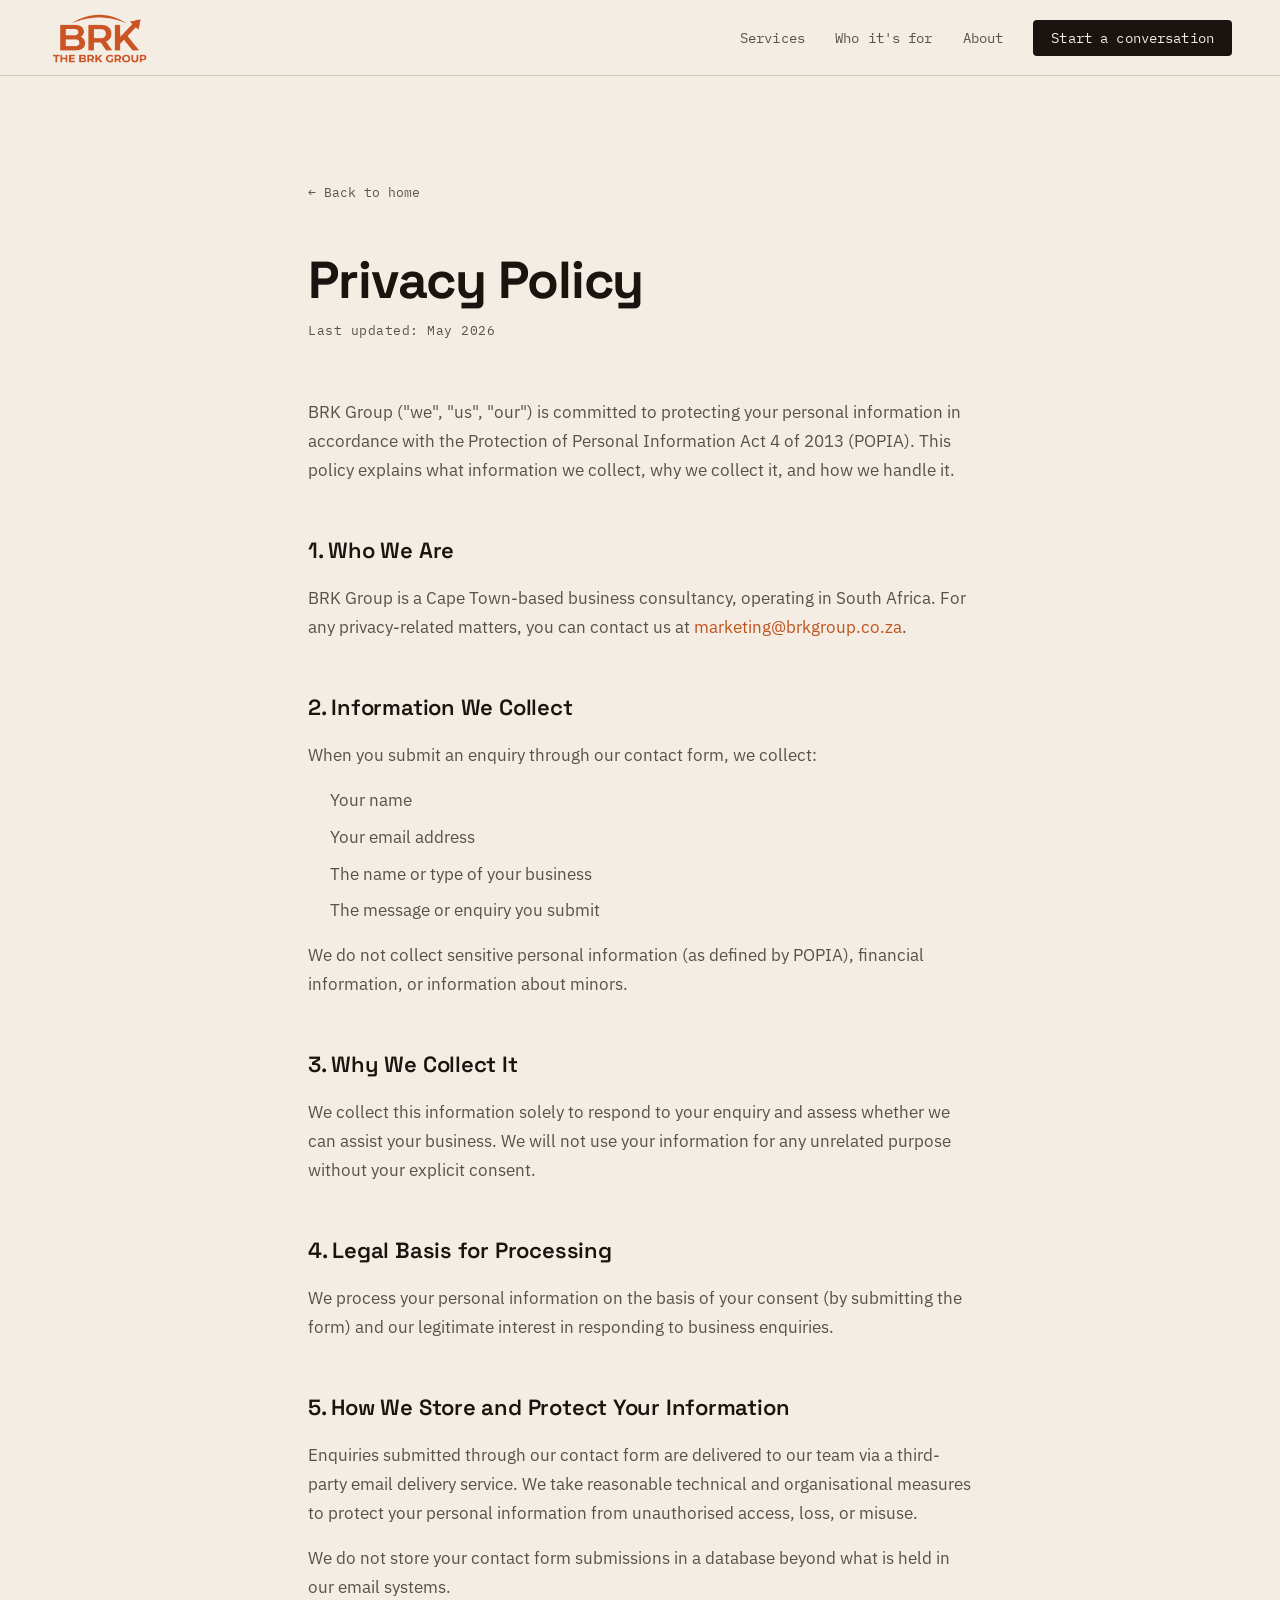
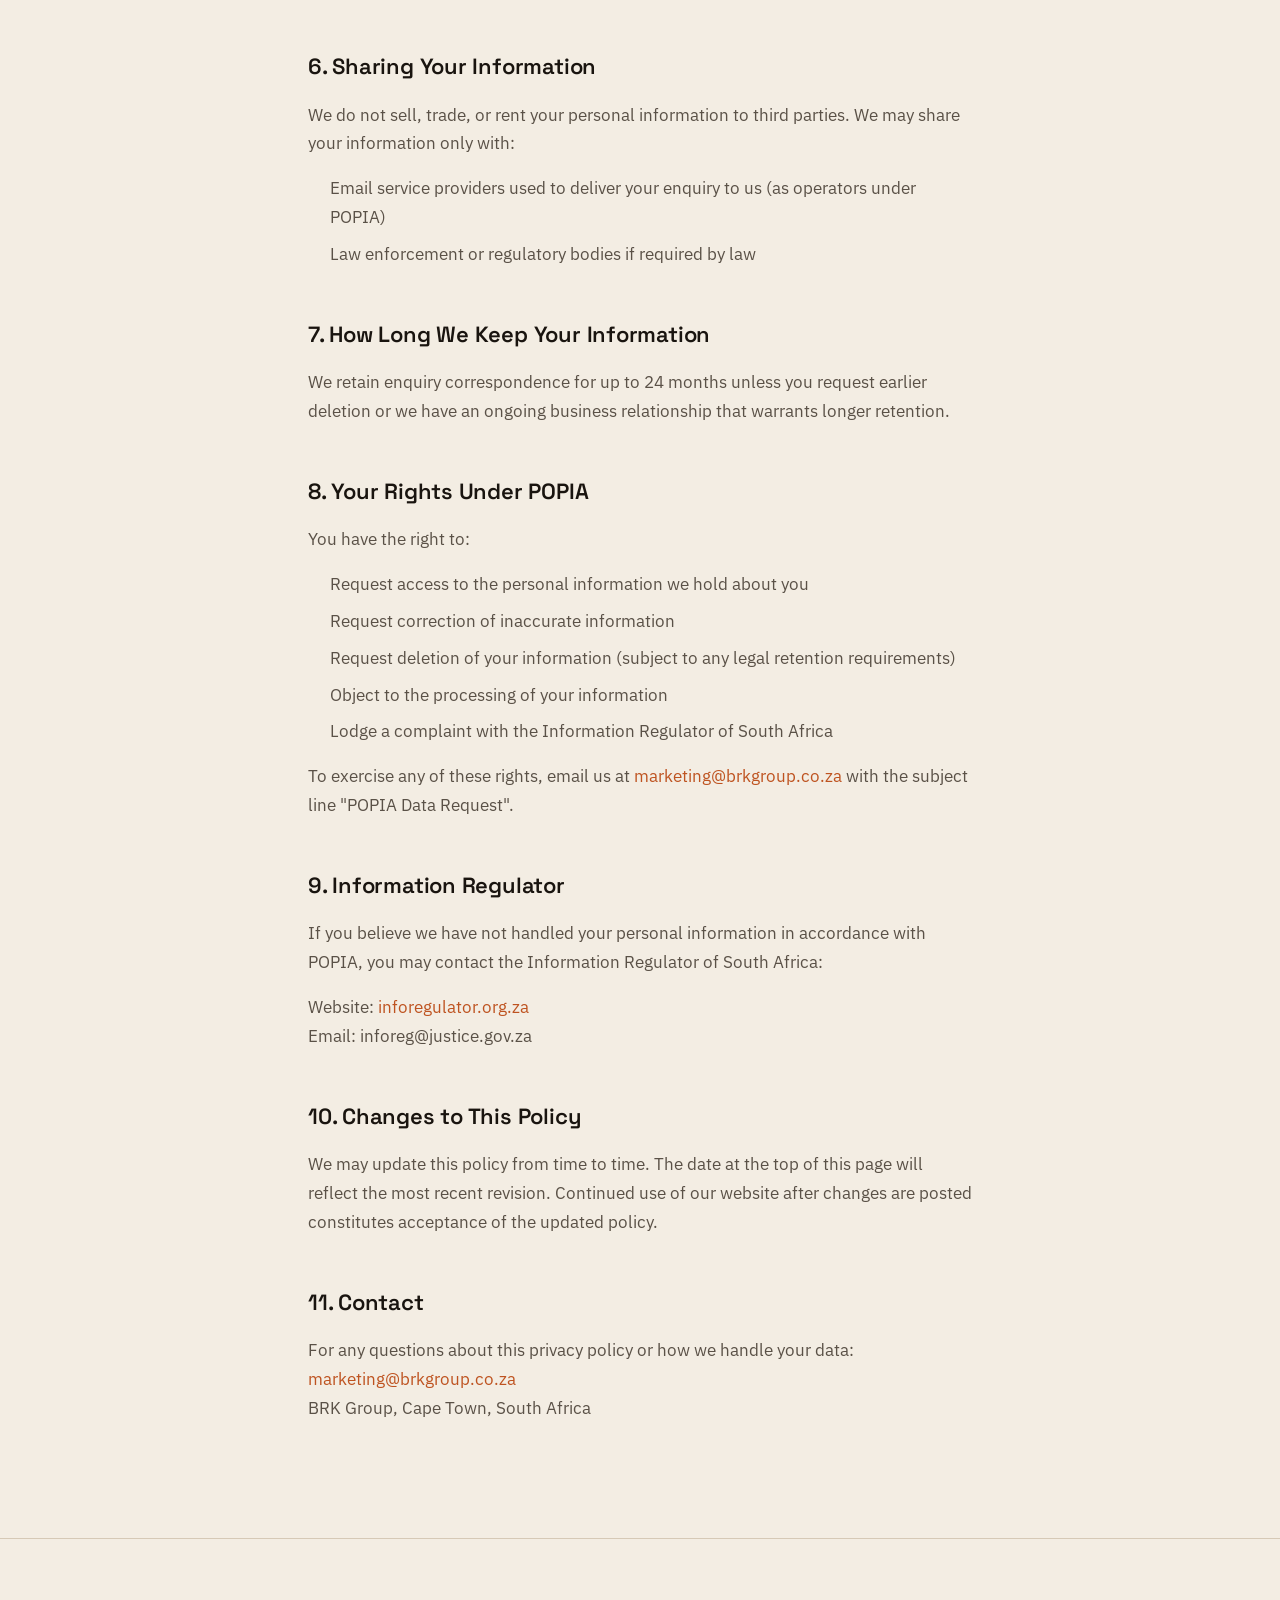
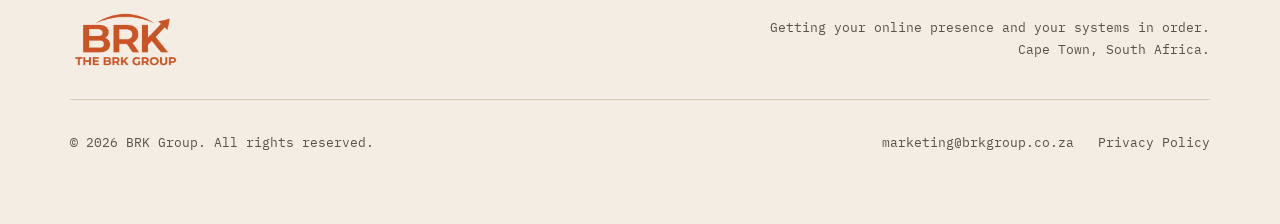
==== commit 24a59c34: "Reposition site as a broad business consultancy Lead with management, clients and growth; digital be" ====
--- a/privacy.html
+++ b/privacy.html
@@ -126,7 +126,7 @@
     <p>BRK Group ("we", "us", "our") is committed to protecting your personal information in accordance with the Protection of Personal Information Act 4 of 2013 (POPIA). This policy explains what information we collect, why we collect it, and how we handle it.</p>
 
     <h2>1. Who We Are</h2>
-    <p>BRK Group is a Cape Town-based consultancy helping companies with their websites, digital presence, custom software and business growth, operating in South Africa. For any privacy-related matters, you can contact us at <a href="mailto:marketing@brkgroup.co.za">marketing@brkgroup.co.za</a>.</p>
+    <p>BRK Group is a Cape Town-based business consultancy, operating in South Africa. For any privacy-related matters, you can contact us at <a href="mailto:marketing@brkgroup.co.za">marketing@brkgroup.co.za</a>.</p>
 
     <h2>2. Information We Collect</h2>
     <p>When you submit an enquiry through our contact form, we collect:</p>
--- a/css/styles.css
+++ b/css/styles.css
@@ -434,6 +434,94 @@
 
 
 /* ============================================
+   Selected work — image-forward cards (distinct from the capability index)
+   ============================================ */
+
+.work-grid {
+  display: grid;
+  grid-template-columns: repeat(auto-fill, minmax(250px, 1fr));
+  gap: 24px;
+}
+
+.work-card {
+  display: flex;
+  flex-direction: column;
+  background: var(--paper);
+  border: 1px solid var(--line);
+  border-radius: var(--radius);
+  overflow: hidden;
+}
+
+/* preview area — renders as an intentional placeholder until a real
+   screenshot is dropped in (swap the .work-shot div for an <img>). */
+.work-shot {
+  position: relative;
+  aspect-ratio: 16 / 10;
+  background:
+    repeating-linear-gradient(45deg, transparent 0 11px, rgba(25,20,15,0.02) 11px 22px),
+    var(--sand);
+  border-bottom: 1px solid var(--line);
+  display: flex;
+  align-items: center;
+  justify-content: center;
+}
+.work-shot span {
+  font-family: var(--font-mono);
+  font-size: 15px;
+  letter-spacing: 0.08em;
+  color: var(--ink-soft);
+  padding: 7px 14px;
+  border: 1px solid var(--line-strong);
+  border-radius: 40px;
+  background: var(--paper);
+}
+.work-card img.work-shot {
+  display: block;
+  width: 100%;
+  height: auto;
+  object-fit: cover;
+}
+/* type accent along the top of each card */
+.work-card { border-top: 3px solid var(--clay); }
+.work-card--slate { border-top-color: var(--slate); }
+.work-card--slate .work-shot span { color: var(--slate); }
+
+.work-body {
+  padding: clamp(20px, 2.2vw, 26px);
+  display: flex;
+  flex-direction: column;
+  gap: 10px;
+  flex: 1;
+}
+.work-body .meta { color: var(--clay); }
+.work-card--slate .work-body .meta { color: var(--slate); }
+.work-body h3 {
+  font-family: var(--font-display);
+  font-weight: 600;
+  font-size: 21px;
+  letter-spacing: -0.01em;
+  color: var(--ink);
+}
+.work-body p {
+  color: var(--ink-soft);
+  font-size: 15.5px;
+  line-height: 1.6;
+}
+.work-link {
+  margin-top: auto;
+  padding-top: 6px;
+  font-family: var(--font-mono);
+  font-size: 13.5px;
+  color: var(--ink);
+  border-bottom: 1px solid transparent;
+  align-self: flex-start;
+  transition: color 0.2s ease, border-color 0.2s ease;
+}
+.work-link:hover { color: var(--clay); border-color: var(--clay); }
+.work-card--slate .work-link:hover { color: var(--slate); border-color: var(--slate); }
+
+
+/* ============================================
    Ethos band — the one inverted-contrast moment
    ============================================ */
 
@@ -735,6 +823,8 @@
   }
   .capability-for { text-align: left; padding-top: 0; }
 
+  .work-grid { grid-template-columns: 1fr; gap: 20px; }
+
   .who-grid { grid-template-columns: 1fr; gap: 20px; }
   .who-connector { flex-direction: row; height: auto; }
   .who-connector-line { width: auto; height: 2px; flex: 1; min-height: 0; min-width: 40px; }
